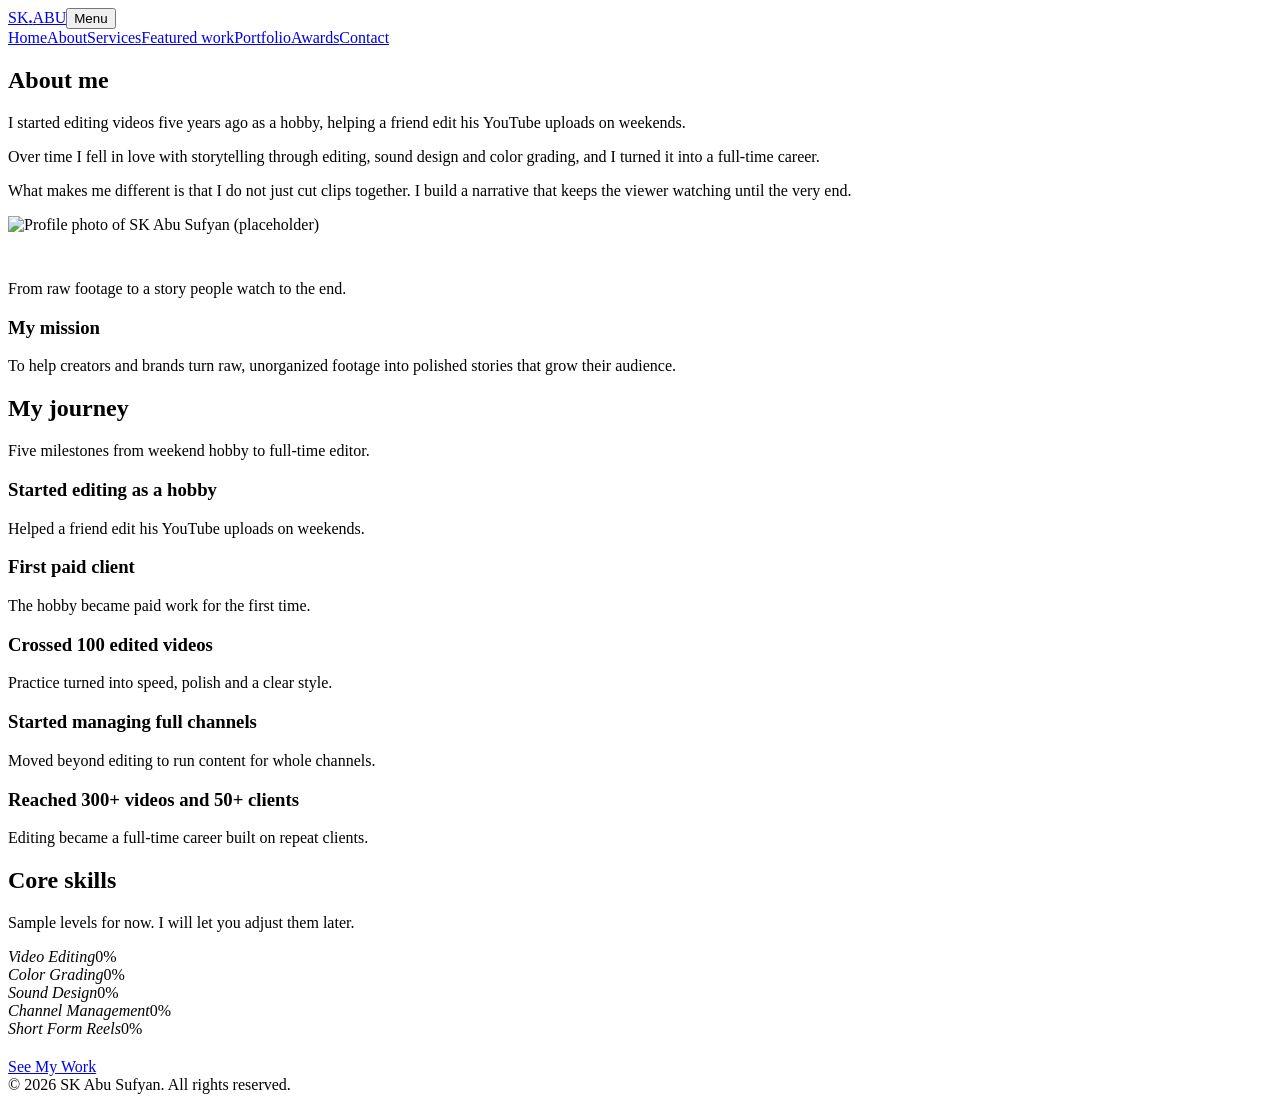
==== about.html @ b1911829 "Add files via upload" ====
<!DOCTYPE html>
<html lang="en"><!DOCTYPE html>
<html lang="en"><head><meta charset="utf-8"/><meta content="width=device-width,initial-scale=1" name="viewport"/><link href="https://fonts.googleapis.com" rel="preconnect"/><link crossorigin="" href="https://fonts.gstatic.com" rel="preconnect"/><link href="https://fonts.googleapis.com/css2?family=Inter:wght@400;500&amp;family=Outfit:wght@500;600;800&amp;display=swap" rel="stylesheet"/><link href="css/style.css" rel="stylesheet"/><title>About | SK Abu Sufyan</title><script src="data/content.js"></script></head><body><div class="glow"><i></i><i></i><i></i></div>
<header><a class="logo" href="index.html">SK<b>.</b>ABU</a><button aria-label="Menu" class="burger">Menu</button><nav><a href="index.html">Home</a><a class="on" href="about.html">About</a><a href="services.html">Services</a><a href="index.html#work">Featured work</a><a class="PORT" href="portfolio.html">Portfolio</a><a href="awards.html">Awards</a><a href="contact.html">Contact</a></nav></header>
<main><section class="abt"><div><h1 data-t="about.s1.1">About me</h1>
<p data-t="about.s1.2">I started editing videos five years ago as a hobby, helping a friend edit his YouTube uploads on weekends.</p>
<p data-t="about.s1.3">Over time I fell in love with storytelling through editing, sound design and color grading, and I turned it into a full-time career.</p>
<p data-t="about.s1.4">What makes me different is that I do not just cut clips together. I build a narrative that keeps the viewer watching until the very end.</p></div>
<div class="photo"><img alt="Profile photo of SK Abu Sufyan (placeholder)" data-img="profile" src="assets/profile-placeholder.svg"/></div></section>
<section style="padding-top:30px"><p class="quote rv" data-t="about.s2.1">From raw footage to a story people watch to the end.</p>
<div class="mission rv"><h3 data-t="about.s2.2">My mission</h3><p data-t="about.s2.3">To help creators and brands turn raw, unorganized footage into polished stories that grow their audience.</p></div></section>
<section><h2 class="rv c" data-t="about.s3.1">My journey</h2><p class="sub rv c" data-t="about.s3.2" style="margin-inline:auto">Five milestones from weekend hobby to full-time editor.</p><div class="tl"><div class="tli rv"><h3 data-t="about.s3.3">Started editing as a hobby</h3><p data-t="about.s3.4">Helped a friend edit his YouTube uploads on weekends.</p></div><div class="tli rv"><h3 data-t="about.s3.5">First paid client</h3><p data-t="about.s3.6">The hobby became paid work for the first time.</p></div><div class="tli rv"><h3 data-t="about.s3.7">Crossed 100 edited videos</h3><p data-t="about.s3.8">Practice turned into speed, polish and a clear style.</p></div><div class="tli rv"><h3 data-t="about.s3.9">Started managing full channels</h3><p data-t="about.s3.10">Moved beyond editing to run content for whole channels.</p></div><div class="tli rv"><h3 data-t="about.s3.11">Reached 300+ videos and 50+ clients</h3><p data-t="about.s3.12">Editing became a full-time career built on repeat clients.</p></div></div></section>
<section><h2 class="rv c" data-t="about.s4.1">Core skills</h2><p class="sub rv c" data-t="about.s4.2" style="margin-inline:auto">Sample levels for now. I will let you adjust them later.</p><div class="skills"><div class="skill rv"><div class="sk-top"><em data-t="about.s4.3">Video Editing</em><span data-n="about.s4.n4" data-suf="%" data-to="95">0%</span></div><div class="bar" style="--w:95%"><i></i></div></div><div class="skill rv"><div class="sk-top"><em data-t="about.s4.5">Color Grading</em><span data-n="about.s4.n6" data-suf="%" data-to="90">0%</span></div><div class="bar" style="--w:90%"><i></i></div></div><div class="skill rv"><div class="sk-top"><em data-t="about.s4.7">Sound Design</em><span data-n="about.s4.n8" data-suf="%" data-to="88">0%</span></div><div class="bar" style="--w:88%"><i></i></div></div><div class="skill rv"><div class="sk-top"><em data-t="about.s4.9">Channel Management</em><span data-n="about.s4.n10" data-suf="%" data-to="85">0%</span></div><div class="bar" style="--w:85%"><i></i></div></div><div class="skill rv"><div class="sk-top"><em data-t="about.s4.11">Short Form Reels</em><span data-n="about.s4.n12" data-suf="%" data-to="92">0%</span></div><div class="bar" style="--w:92%"><i></i></div></div></div></section>
<section class="c" style="padding-top:20px"><div class="rv"><a class="btn" data-t="about.s5.1" href="portfolio.html">See My Work</a></div></section></main>
<footer data-t="site.footer">© 2026 SK Abu Sufyan. All rights reserved.</footer>
<script src="js/main.js"></script></body></html></html>
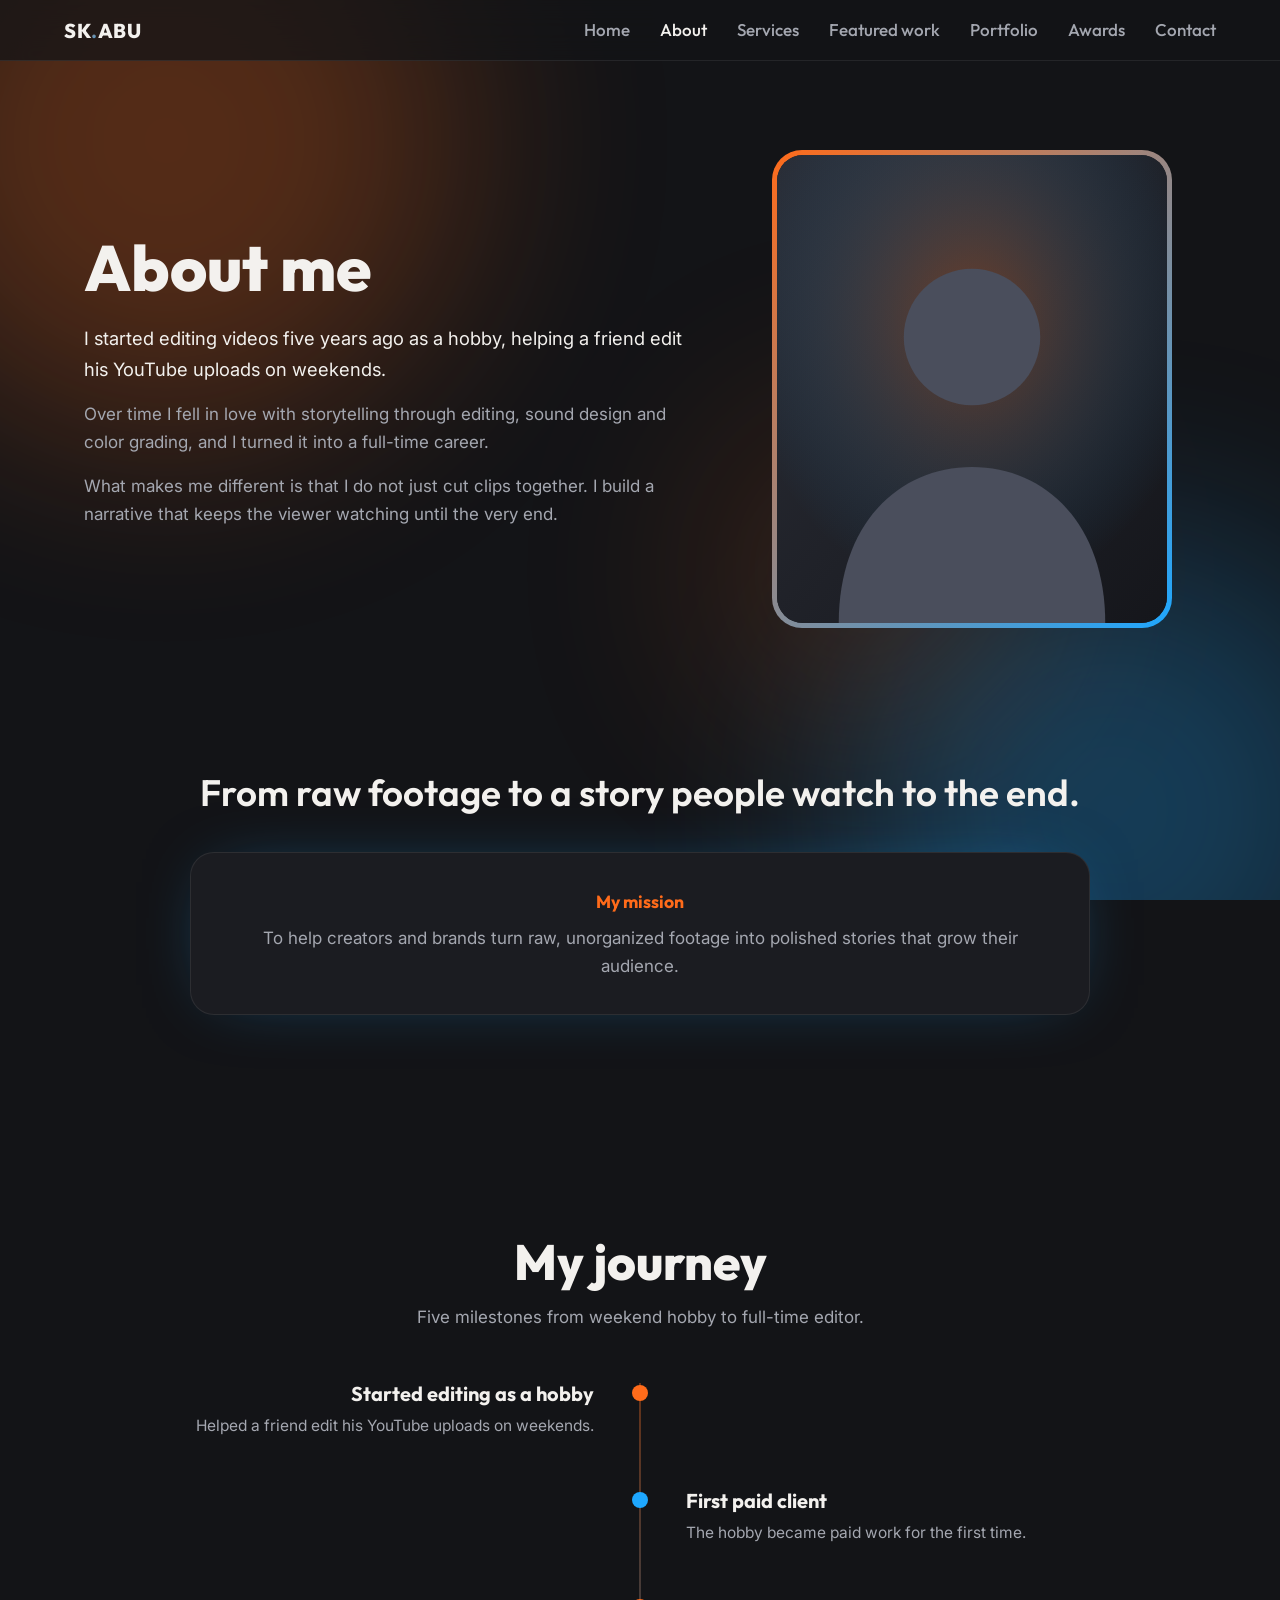
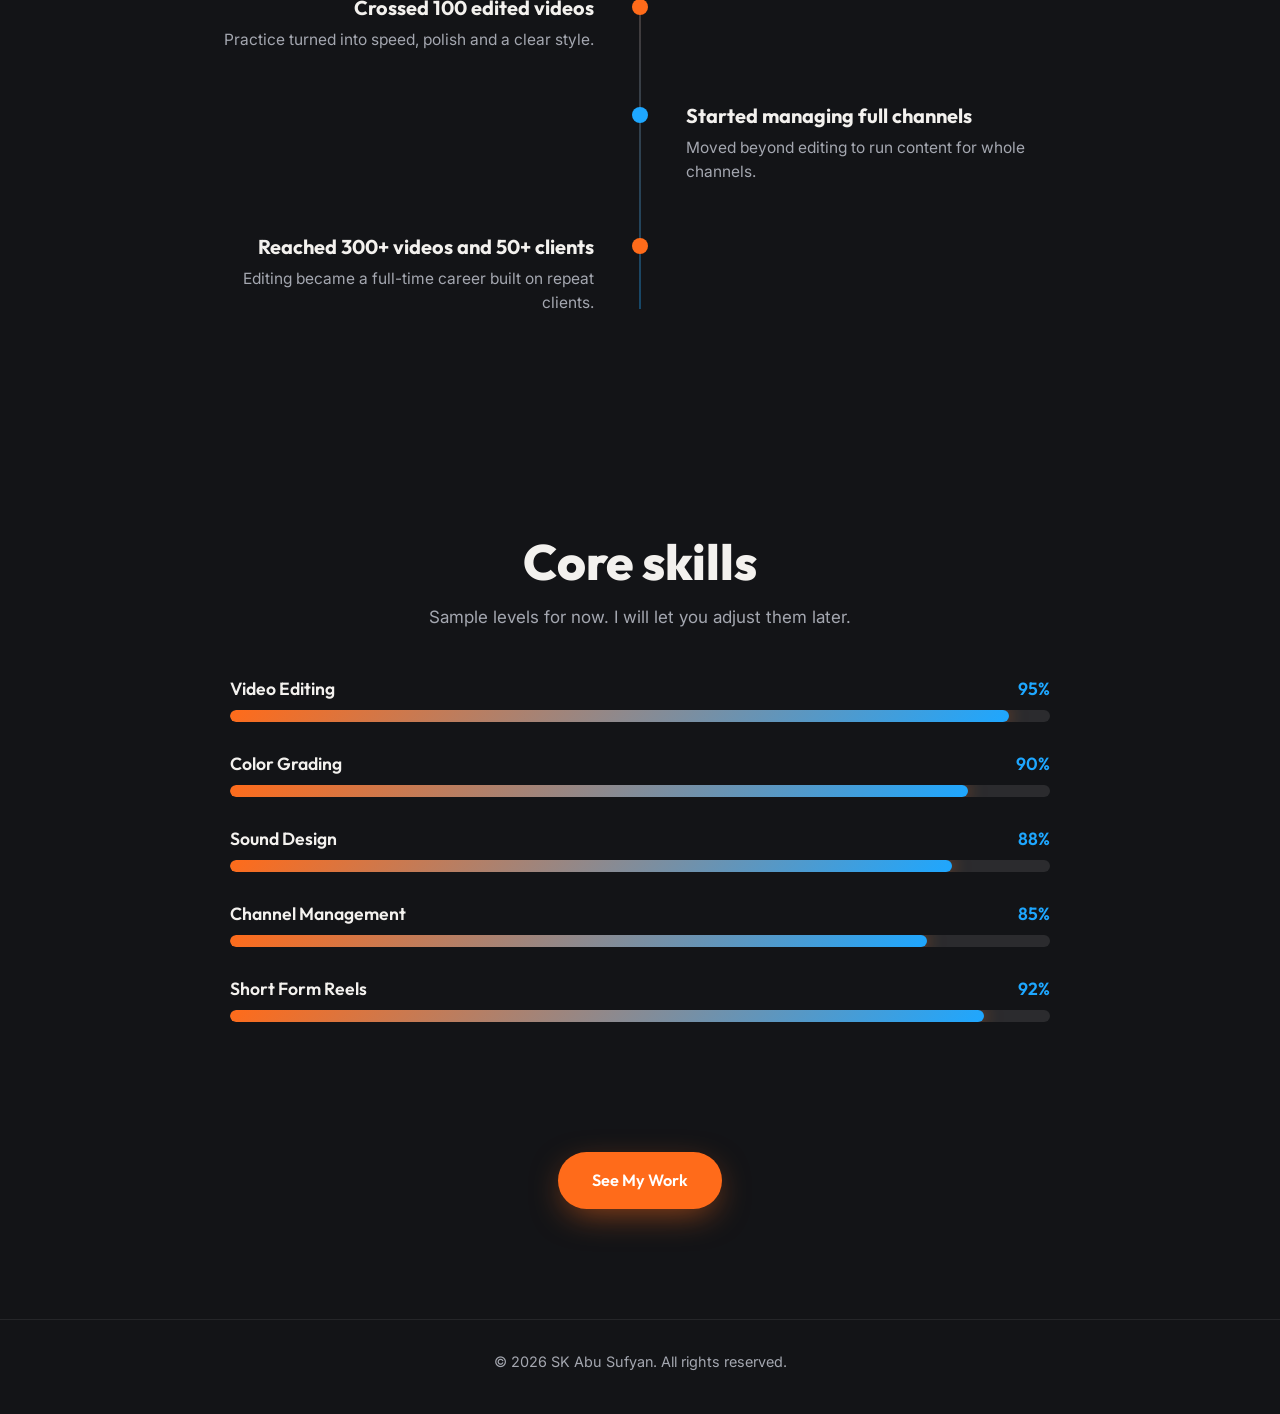
==== commit fe75816d: "Update about.html" ====
--- a/about.html
+++ b/about.html
@@ -1,16 +1,16 @@
 <!DOCTYPE html>
 <html lang="en"><!DOCTYPE html>
-<html lang="en"><head><meta charset="utf-8"/><meta content="width=device-width,initial-scale=1" name="viewport"/><link href="https://fonts.googleapis.com" rel="preconnect"/><link crossorigin="" href="https://fonts.gstatic.com" rel="preconnect"/><link href="https://fonts.googleapis.com/css2?family=Inter:wght@400;500&amp;family=Outfit:wght@500;600;800&amp;display=swap" rel="stylesheet"/><link href="css/style.css" rel="stylesheet"/><title>About | SK Abu Sufyan</title><script src="data/content.js"></script></head><body><div class="glow"><i></i><i></i><i></i></div>
+<html lang="en"><head><meta charset="utf-8"/><meta content="width=device-width,initial-scale=1" name="viewport"/><link href="https://fonts.googleapis.com" rel="preconnect"/><link crossorigin="" href="https://fonts.gstatic.com" rel="preconnect"/><link href="https://fonts.googleapis.com/css2?family=Inter:wght@400;500&amp;family=Outfit:wght@500;600;800&amp;display=swap" rel="stylesheet"/><link href="style.css" rel="stylesheet"/><title>About | SK Abu Sufyan</title><script src="content.js"></script></head><body><div class="glow"><i></i><i></i><i></i></div>
 <header><a class="logo" href="index.html">SK<b>.</b>ABU</a><button aria-label="Menu" class="burger">Menu</button><nav><a href="index.html">Home</a><a class="on" href="about.html">About</a><a href="services.html">Services</a><a href="index.html#work">Featured work</a><a class="PORT" href="portfolio.html">Portfolio</a><a href="awards.html">Awards</a><a href="contact.html">Contact</a></nav></header>
 <main><section class="abt"><div><h1 data-t="about.s1.1">About me</h1>
 <p data-t="about.s1.2">I started editing videos five years ago as a hobby, helping a friend edit his YouTube uploads on weekends.</p>
 <p data-t="about.s1.3">Over time I fell in love with storytelling through editing, sound design and color grading, and I turned it into a full-time career.</p>
 <p data-t="about.s1.4">What makes me different is that I do not just cut clips together. I build a narrative that keeps the viewer watching until the very end.</p></div>
-<div class="photo"><img alt="Profile photo of SK Abu Sufyan (placeholder)" data-img="profile" src="assets/profile-placeholder.svg"/></div></section>
+<div class="photo"><img alt="Profile photo of SK Abu Sufyan (placeholder)" data-img="profile" src="profile-placeholder.svg"/></div></section>
 <section style="padding-top:30px"><p class="quote rv" data-t="about.s2.1">From raw footage to a story people watch to the end.</p>
 <div class="mission rv"><h3 data-t="about.s2.2">My mission</h3><p data-t="about.s2.3">To help creators and brands turn raw, unorganized footage into polished stories that grow their audience.</p></div></section>
 <section><h2 class="rv c" data-t="about.s3.1">My journey</h2><p class="sub rv c" data-t="about.s3.2" style="margin-inline:auto">Five milestones from weekend hobby to full-time editor.</p><div class="tl"><div class="tli rv"><h3 data-t="about.s3.3">Started editing as a hobby</h3><p data-t="about.s3.4">Helped a friend edit his YouTube uploads on weekends.</p></div><div class="tli rv"><h3 data-t="about.s3.5">First paid client</h3><p data-t="about.s3.6">The hobby became paid work for the first time.</p></div><div class="tli rv"><h3 data-t="about.s3.7">Crossed 100 edited videos</h3><p data-t="about.s3.8">Practice turned into speed, polish and a clear style.</p></div><div class="tli rv"><h3 data-t="about.s3.9">Started managing full channels</h3><p data-t="about.s3.10">Moved beyond editing to run content for whole channels.</p></div><div class="tli rv"><h3 data-t="about.s3.11">Reached 300+ videos and 50+ clients</h3><p data-t="about.s3.12">Editing became a full-time career built on repeat clients.</p></div></div></section>
 <section><h2 class="rv c" data-t="about.s4.1">Core skills</h2><p class="sub rv c" data-t="about.s4.2" style="margin-inline:auto">Sample levels for now. I will let you adjust them later.</p><div class="skills"><div class="skill rv"><div class="sk-top"><em data-t="about.s4.3">Video Editing</em><span data-n="about.s4.n4" data-suf="%" data-to="95">0%</span></div><div class="bar" style="--w:95%"><i></i></div></div><div class="skill rv"><div class="sk-top"><em data-t="about.s4.5">Color Grading</em><span data-n="about.s4.n6" data-suf="%" data-to="90">0%</span></div><div class="bar" style="--w:90%"><i></i></div></div><div class="skill rv"><div class="sk-top"><em data-t="about.s4.7">Sound Design</em><span data-n="about.s4.n8" data-suf="%" data-to="88">0%</span></div><div class="bar" style="--w:88%"><i></i></div></div><div class="skill rv"><div class="sk-top"><em data-t="about.s4.9">Channel Management</em><span data-n="about.s4.n10" data-suf="%" data-to="85">0%</span></div><div class="bar" style="--w:85%"><i></i></div></div><div class="skill rv"><div class="sk-top"><em data-t="about.s4.11">Short Form Reels</em><span data-n="about.s4.n12" data-suf="%" data-to="92">0%</span></div><div class="bar" style="--w:92%"><i></i></div></div></div></section>
 <section class="c" style="padding-top:20px"><div class="rv"><a class="btn" data-t="about.s5.1" href="portfolio.html">See My Work</a></div></section></main>
 <footer data-t="site.footer">© 2026 SK Abu Sufyan. All rights reserved.</footer>
-<script src="js/main.js"></script></body></html></html>+<script src="main.js"></script></body></html></html>
--- a/style.css
+++ b/style.css
@@ -0,0 +1,189 @@
+:root{--bg:#131417;--card:#1b1c21;--ink:#f3f1ee;--mute:#a4a7b0;--or:#ff6b1a;--bl:#1ea7ff;--line:rgba(255,255,255,.08);--grad:linear-gradient(135deg,var(--or),var(--bl));--orgb:255,107,26;--blrgb:30,167,255;--bgrgb:19,20,23}
+*{box-sizing:border-box;margin:0;padding:0}html{scroll-behavior:smooth}
+body{background:var(--bg);color:var(--ink);font:400 17px/1.65 'Inter',system-ui,sans-serif;overflow-x:hidden}
+h1,h2,h3,.btn,nav a{font-family:'Outfit',sans-serif}
+a{color:inherit;text-decoration:none}:focus-visible{outline:2px solid var(--bl);outline-offset:3px}
+.glow{position:fixed;inset:0;z-index:-1;overflow:hidden;pointer-events:none}
+.glow i{position:absolute;border-radius:50%;filter:blur(110px);opacity:.28;animation:drift 26s ease-in-out infinite alternate,pulse 9s ease-in-out infinite}
+.glow i:nth-child(1){width:46vw;height:46vw;background:var(--or);top:-12vw;left:-10vw}
+.glow i:nth-child(2){width:42vw;height:42vw;background:var(--bl);bottom:-14vw;right:-8vw;animation-duration:32s,11s}
+.glow i:nth-child(3){width:26vw;height:26vw;background:var(--or);top:45%;left:55%;animation-duration:38s,13s;opacity:.16}
+@keyframes drift{to{transform:translate(9vw,7vw) scale(1.15)}}
+@keyframes pulse{50%{opacity:.14}}
+header{position:fixed;top:0;left:0;right:0;z-index:20;display:flex;justify-content:space-between;align-items:center;padding:16px 5vw;background:rgba(var(--bgrgb),.72);backdrop-filter:blur(14px);border-bottom:1px solid var(--line)}
+.logo{font:800 1.25rem 'Outfit';letter-spacing:.5px}.logo b{background:var(--grad);-webkit-background-clip:text;background-clip:text;color:transparent}
+nav{display:flex;gap:30px}nav a{font-weight:500;color:var(--mute);transition:color .3s}nav a:hover,nav a.on{color:var(--ink)}
+.burger{display:none;background:none;border:1px solid var(--line);color:var(--ink);padding:6px 12px;border-radius:8px;font-size:1rem}
+section{padding:110px 5vw;max-width:1240px;margin:auto}
+h2{font-weight:800;font-size:clamp(2rem,4.2vw,3.1rem);line-height:1.1;margin-bottom:14px}
+.sub{color:var(--mute);max-width:560px;margin-bottom:46px}
+.hero{min-height:100vh;display:grid;grid-template-columns:1.1fr .9fr;gap:60px;align-items:center;padding-top:130px}
+.hero h1{font-weight:800;font-size:clamp(2.8rem,6.4vw,5.2rem);line-height:1.02;letter-spacing:-1.5px}
+.role{font:600 1.25rem 'Outfit';margin:22px 0 6px}.tag{color:var(--or);font:500 1.1rem 'Outfit';margin-bottom:20px}
+.hero p.about{color:var(--mute);max-width:520px;margin-bottom:34px}
+.btn{display:inline-block;padding:15px 34px;border-radius:50px;font-weight:600;font-size:1.02rem;background:var(--or);color:var(--on,#fff);border:0;cursor:pointer;box-shadow:0 10px 34px -8px rgba(var(--orgb),.6);transition:transform .35s,box-shadow .35s,background .35s}
+.btn:hover{transform:translateY(-3px);filter:brightness(1.12);box-shadow:0 16px 40px -8px rgba(var(--orgb),.75)}
+.photo{justify-self:center;width:min(100%,400px);padding:5px;border-radius:30px;background:var(--grad);animation:halo 6s ease-in-out infinite}
+@keyframes halo{0%,100%{box-shadow:0 0 40px -6px rgba(var(--orgb),.45),0 0 70px -10px rgba(var(--blrgb),.35)}50%{box-shadow:0 0 70px -4px rgba(var(--orgb),.6),0 0 100px -6px rgba(var(--blrgb),.5)}}
+.photo img{display:block;width:100%;aspect-ratio:5/6;object-fit:cover;border-radius:26px;background:var(--card);animation:wipe 1.7s .3s cubic-bezier(.65,0,.25,1) both}
+@keyframes wipe{from{clip-path:inset(0 100% 0 0);opacity:.2}to{clip-path:inset(0 0 0 0);opacity:1}}
+.stats{display:grid;grid-template-columns:repeat(5,1fr);gap:18px}
+.stat{background:var(--card);border:1px solid var(--line);border-radius:20px;padding:30px 18px;text-align:center}
+.stat strong{display:block;font:800 clamp(2.2rem,4vw,3.1rem)/1 'Outfit';background:var(--grad);-webkit-background-clip:text;background-clip:text;color:transparent;margin-bottom:10px}
+.stat span{color:var(--mute);font-size:.95rem;display:block}
+.cards{display:grid;grid-template-columns:repeat(4,1fr);gap:20px}
+.card{background:var(--card);border:1px solid var(--line);border-radius:22px;padding:30px 26px;transition:transform .4s,border-color .4s}
+.card:hover{transform:translateY(-6px);border-color:rgba(var(--orgb),.5)}
+.card svg{width:40px;height:40px;stroke:var(--or);fill:none;stroke-width:1.7;stroke-linecap:round;stroke-linejoin:round;margin-bottom:18px}
+.card:nth-child(even) svg{stroke:var(--bl)}
+.card h3{font-size:1.2rem;margin-bottom:8px}.card p{color:var(--mute);font-size:.97rem;line-height:1.55}
+.grid{display:grid;grid-template-columns:repeat(3,1fr);gap:22px;margin-bottom:46px}
+.thumb{position:relative;border-radius:20px;overflow:hidden;aspect-ratio:4/3;background:var(--card);border:1px solid var(--line)}
+.thumb .ph{position:absolute;inset:0;transition:transform .7s cubic-bezier(.2,.7,.2,1)}
+.thumb:hover .ph{transform:scale(1.1)}
+.thumb .cap{position:absolute;left:0;right:0;bottom:0;padding:50px 22px 20px;background:linear-gradient(transparent,rgba(10,10,12,.9))}
+.thumb h3{font-size:1.1rem}.thumb small{color:var(--mute)}
+.c{text-align:center}.c .sub{margin-inline:auto}
+.slider{display:grid;max-width:760px;margin:0 auto}
+.slide{grid-area:1/1;background:var(--card);border:1px solid var(--line);border-radius:24px;padding:42px 44px;opacity:0;transform:translateX(40px);transition:opacity .8s,transform .8s;pointer-events:none}
+.slide.active{opacity:1;transform:none;pointer-events:auto}
+.slide q{display:block;font:500 1.3rem/1.5 'Outfit';quotes:none;margin-bottom:22px}
+.slide b{display:block;color:var(--or);font-family:'Outfit'}.slide span{color:var(--mute);font-size:.93rem}
+.dots{display:flex;justify-content:center;gap:10px;margin-top:26px}
+.dots button{width:11px;height:11px;border-radius:50%;border:0;background:rgba(255,255,255,.18);cursor:pointer;transition:.4s}
+.dots button.active{background:var(--bl);width:30px;border-radius:8px}
+.marq{overflow:hidden;mask-image:linear-gradient(90deg,transparent,#000 12%,#000 88%,transparent);-webkit-mask-image:linear-gradient(90deg,transparent,#000 12%,#000 88%,transparent)}
+.track{display:flex;width:max-content;animation:loop 34s linear infinite}.marq:hover .track{animation-play-state:paused}
+@keyframes loop{to{transform:translateX(-50%)}}
+.soc{display:flex;align-items:center;gap:14px;margin:0 22px;padding:14px 26px;border:1px solid var(--line);border-radius:50px;background:var(--card);font:500 1rem 'Outfit';transition:border-color .3s}
+.soc:hover{border-color:var(--bl)}.soc img{width:24px;height:24px;filter:brightness(0) invert(1);opacity:.85}
+footer{text-align:center;color:var(--mute);font-size:.9rem;padding:30px 5vw 40px;border-top:1px solid var(--line)}
+.rv{opacity:0;transform:translateY(34px);transition:opacity .9s ease,transform .9s cubic-bezier(.2,.7,.2,1);transition-delay:var(--d,0s)}.rv.in{opacity:1;transform:none}
+.soon{min-height:100vh;display:grid;place-content:center;text-align:center;padding:120px 6vw}.soon p{color:var(--mute);margin:10px 0 30px}
+@media(max-width:980px){.cards{grid-template-columns:repeat(2,1fr)}.stats{grid-template-columns:repeat(3,1fr)}.grid{grid-template-columns:repeat(2,1fr)}}
+@media(max-width:720px){.hero{grid-template-columns:1fr;gap:40px;padding-top:110px;text-align:center}.hero p.about{margin-inline:auto}.photo{order:-1;width:min(78%,320px)}
+section{padding:80px 6vw}.cards,.grid{grid-template-columns:1fr}.stats{grid-template-columns:repeat(2,1fr)}.slide{padding:30px 24px}
+.burger{display:block}nav{display:none;position:absolute;top:100%;left:0;right:0;flex-direction:column;gap:0;background:rgba(var(--bgrgb),.97);padding:10px 6vw 18px}nav.open{display:flex}nav a{padding:12px 0}}
+@media(prefers-reduced-motion:reduce){*{animation:none!important;transition:none!important}.rv{opacity:1;transform:none}}
+.phead{padding-top:150px;padding-bottom:30px;text-align:center}.phead .sub{margin:0 auto 34px}
+.tabs{position:relative;display:inline-flex;flex-wrap:wrap;justify-content:center;gap:4px;padding:6px;border-radius:50px;background:var(--card);border:1px solid var(--line)}
+.tabs button{position:relative;z-index:1;background:none;border:0;color:var(--mute);font:600 .98rem 'Outfit';padding:11px 24px;border-radius:40px;cursor:pointer;transition:color .4s}
+.tabs button.on{color:var(--on,#fff)}
+.pill{position:absolute;z-index:0;top:6px;bottom:6px;left:0;width:0;border-radius:40px;background:var(--grad);box-shadow:0 8px 28px -8px rgba(var(--orgb),.6);transition:left .5s cubic-bezier(.3,.8,.2,1),width .5s cubic-bezier(.3,.8,.2,1)}
+.pgrid{display:grid;grid-template-columns:repeat(3,1fr);gap:24px;padding-top:30px}
+.pcard{cursor:pointer;outline-offset:4px;border-radius:22px;transition:opacity .35s,transform .35s,filter .35s}
+.pcard.out{opacity:0!important;transform:scale(.95)!important;filter:blur(8px)}.pcard[hidden]{display:none}
+.pc{background:var(--card);border:1px solid var(--line);border-radius:22px;overflow:hidden;transition:transform .45s,box-shadow .45s,border-color .45s}
+.pcard:hover .pc,.pcard:focus-visible .pc{transform:translateY(-8px);border-color:rgba(var(--orgb),.5);box-shadow:0 22px 50px -18px rgba(var(--orgb),.45),0 0 60px -20px rgba(var(--blrgb),.5)}
+.pt{position:relative;aspect-ratio:16/10;overflow:hidden}
+.pt .ph{position:absolute;inset:0;display:grid;place-items:center;transition:transform .7s cubic-bezier(.2,.7,.2,1)}
+.pcard:hover .ph{transform:scale(1.07)}
+.ph svg{width:54px;height:54px;stroke:rgba(255,255,255,.85);fill:none;stroke-width:1.5;stroke-linecap:round;stroke-linejoin:round}
+.pb{padding:20px 22px 24px}.pb h3{font-size:1.15rem;margin-bottom:6px}.pb p{color:var(--mute);font-size:.95rem;line-height:1.5}
+.tg{display:inline-block;font-size:.82rem;color:var(--bl);margin-bottom:8px}
+.lb{position:fixed;inset:0;z-index:50;display:grid;place-items:center;padding:5vw;background:rgba(10,10,12,.8);backdrop-filter:blur(14px);opacity:0;visibility:hidden;transition:opacity .45s,visibility .45s}
+.lb.open{opacity:1;visibility:visible}
+.lbx{position:relative;width:min(100%,860px);max-height:90vh;overflow:auto;background:var(--card);border:1px solid var(--line);border-radius:24px;transform:translateY(24px) scale(.97);transition:transform .5s cubic-bezier(.2,.7,.2,1);box-shadow:0 0 90px -20px rgba(var(--orgb),.4)}
+.lb.open .lbx{transform:none}.lbx .pt{aspect-ratio:16/9}.lbx .pb{padding:26px 30px 32px}.lbx h3{font-size:1.5rem}.lbx p{font-size:1.02rem}
+.lbc{position:absolute;top:14px;right:14px;z-index:2;width:42px;height:42px;border-radius:50%;border:1px solid var(--line);background:rgba(var(--bgrgb),.75);color:var(--ink);font-size:1.4rem;cursor:pointer;transition:background .3s}.lbc:hover{background:var(--or)}
+@media(max-width:980px){.pgrid{grid-template-columns:repeat(2,1fr)}}
+@media(max-width:720px){.pgrid{grid-template-columns:1fr}.tabs{border-radius:24px}.tabs button{padding:10px 16px}.phead{padding-top:120px}}
+.abt{display:grid;grid-template-columns:1.15fr .85fr;gap:60px;align-items:center;padding-top:150px}
+.abt h1{font-weight:800;font-size:clamp(2.4rem,5.5vw,4rem);line-height:1.05;margin-bottom:22px}
+.abt p{color:var(--mute);margin-bottom:16px;max-width:600px}.abt p:first-of-type{color:var(--ink);font-size:1.15rem}
+.quote{margin:0 auto;max-width:900px;text-align:center;font:600 clamp(1.5rem,3.2vw,2.3rem)/1.35 'Outfit'}
+.mission{max-width:900px;margin:34px auto 0;background:var(--card);border:1px solid var(--line);border-radius:24px;padding:34px 38px;text-align:center;box-shadow:0 0 70px -30px rgba(var(--blrgb),.5)}
+.mission h3{color:var(--or);font-size:1.1rem;margin-bottom:8px}.mission p{color:var(--mute)}
+.tl{position:relative;max-width:900px;margin:0 auto}
+.tl:before{content:"";position:absolute;left:50%;top:6px;bottom:6px;width:2px;transform:translateX(-50%);background:linear-gradient(var(--or),var(--bl));opacity:.35}
+.tli{position:relative;width:50%;padding:0 46px 46px 0;text-align:right}
+.tli:nth-child(even){margin-left:50%;padding:0 0 46px 46px;text-align:left}
+.tli:last-child{padding-bottom:0}
+.tli:before{content:"";position:absolute;top:8px;right:-8px;width:16px;height:16px;border-radius:50%;background:var(--or);animation:dot 4s ease-in-out infinite}
+.tli:nth-child(even):before{right:auto;left:-8px;background:var(--bl)}
+@keyframes dot{0%,100%{box-shadow:0 0 0 0 rgba(var(--orgb),.5),0 0 14px rgba(var(--orgb),.6)}50%{box-shadow:0 0 0 9px rgba(var(--orgb),0),0 0 26px rgba(var(--orgb),.9)}}
+.tli:nth-child(even):before{animation-name:dotb}
+@keyframes dotb{0%,100%{box-shadow:0 0 14px rgba(var(--blrgb),.6)}50%{box-shadow:0 0 28px rgba(var(--blrgb),.95)}}
+.tli h3{font-size:1.25rem;margin-bottom:4px}.tli p{color:var(--mute);font-size:.97rem;line-height:1.55}
+.tli.rv{transform:translateX(-34px)}.tli:nth-child(even).rv{transform:translateX(34px)}.tli.rv.in{transform:none}
+.skills{max-width:820px;margin:0 auto;display:grid;gap:30px}
+.sk-top{display:flex;justify-content:space-between;font:600 1.1rem 'Outfit';margin-bottom:10px}.sk-top span{color:var(--bl)}
+.bar{height:12px;border-radius:12px;background:rgba(255,255,255,.1);overflow:hidden}
+.bar i{display:block;height:100%;width:0;border-radius:12px;background:var(--grad);box-shadow:0 0 18px rgba(var(--orgb),.5);transition:width 1.8s cubic-bezier(.2,.7,.2,1) .2s}
+.in .bar i{width:var(--w)}
+@media(max-width:720px){.abt{grid-template-columns:1fr;gap:40px;padding-top:120px}.abt .photo{order:-1;width:min(78%,320px)}.mission{padding:26px 22px}
+.tl:before{left:8px}.tli,.tli:nth-child(even){width:100%;margin-left:0;padding:0 0 38px 40px;text-align:left}.tli:before,.tli:nth-child(even):before{left:0;right:auto}
+.tli.rv,.tli:nth-child(even).rv{transform:translateY(30px)}.tli.rv.in{transform:none}}
+.sv{display:grid;grid-template-columns:repeat(2,1fr);gap:26px}
+.svc{border-radius:26px;outline-offset:4px}
+.svi{height:100%;display:flex;flex-direction:column;background:var(--card);border:1px solid var(--line);border-radius:26px;padding:38px 36px;transition:transform .45s,box-shadow .45s,border-color .45s}
+.svc:hover .svi{transform:translateY(-8px);border-color:rgba(var(--orgb),.5);box-shadow:0 24px 54px -20px rgba(var(--orgb),.45),0 0 70px -24px rgba(var(--blrgb),.55)}
+.svi .ic{width:64px;height:64px;border-radius:18px;display:grid;place-items:center;margin-bottom:24px;background:linear-gradient(135deg,rgba(var(--orgb),.2),rgba(var(--blrgb),.2));border:1px solid var(--line)}
+.svi .ic svg{width:32px;height:32px;stroke:var(--ink);fill:none;stroke-width:1.7;stroke-linecap:round;stroke-linejoin:round}
+.svi h3{font-size:1.55rem;margin-bottom:10px}.svi p{color:var(--mute);margin-bottom:28px;flex:1}
+.price{display:flex;align-items:baseline;gap:10px;flex-wrap:wrap;padding-top:22px;border-top:1px solid var(--line)}
+.price small{color:var(--mute);font-size:.95rem}
+.price strong{font:800 2.5rem/1 'Outfit';background:var(--grad);-webkit-background-clip:text;background-clip:text;color:transparent}
+.price span{color:var(--ink);font-weight:500}
+@media(max-width:720px){.sv{grid-template-columns:1fr}.svi{padding:30px 26px}}
+.aw{max-width:860px;margin:0 auto;display:grid;gap:42px}
+.awc{border-radius:26px}
+.awi{display:grid;grid-template-columns:auto 1fr;gap:30px;align-items:start;background:var(--card);border:1px solid var(--line);border-radius:26px;padding:38px 40px;transition:transform .45s,box-shadow .45s,border-color .45s}
+.awc:hover .awi{transform:translateY(-6px);border-color:rgba(var(--orgb),.5);box-shadow:0 24px 54px -22px rgba(var(--orgb),.45),0 0 70px -26px rgba(var(--blrgb),.55)}
+.awi .ic{width:74px;height:74px;border-radius:22px;display:grid;place-items:center;background:linear-gradient(135deg,rgba(var(--orgb),.22),rgba(var(--blrgb),.22));border:1px solid var(--line);box-shadow:0 0 36px -8px rgba(var(--orgb),.5)}
+.awi .ic svg{width:36px;height:36px;stroke:var(--ink);fill:none;stroke-width:1.6;stroke-linecap:round;stroke-linejoin:round}
+.yr{display:inline-block;padding:4px 16px;border-radius:30px;font:600 .9rem 'Outfit';background:var(--grad);color:var(--on,#fff);margin-bottom:12px}.yr.soon2{background:rgba(255,255,255,.1);color:var(--mute)}
+.awi h3{font-size:1.5rem;margin-bottom:6px}.by{color:var(--bl);font-weight:500;margin-bottom:10px}.awi p{color:var(--mute)}
+@media(max-width:720px){.awi{grid-template-columns:1fr;gap:20px;padding:28px 24px}}
+.ct{display:grid;grid-template-columns:.8fr 1.2fr;gap:36px;align-items:start}
+.cbox{background:var(--card);border:1px solid var(--line);border-radius:26px;padding:36px 34px}
+.cbox h3{font-size:1.3rem;margin-bottom:22px}
+.crow{margin-bottom:22px}.crow small{display:block;color:var(--mute);font-size:.88rem;margin-bottom:2px}
+.crow a,.crow b{font:600 1.1rem 'Outfit';word-break:break-all}.crow a{color:var(--ink);transition:color .3s}.crow a:hover{color:var(--or)}
+.crow b{color:var(--ink);font-weight:500;word-break:normal}
+.sis{display:flex;gap:14px;margin-top:6px}
+.si{width:54px;height:54px;border-radius:50%;display:grid;place-items:center;background:#24262c;border:1px solid var(--line);transition:transform .4s,border-color .4s,box-shadow .4s}
+.si:hover{transform:translateY(-4px);border-color:var(--bl);box-shadow:0 12px 30px -10px rgba(var(--blrgb),.7)}
+.si img{width:24px;height:24px;filter:brightness(0) invert(1)}
+.invite{font:600 1.25rem/1.4 'Outfit';margin-bottom:24px}
+.frm{display:grid;grid-template-columns:1fr 1fr;gap:20px}
+.fld{display:block;transition:transform .3s}.fld.full{grid-column:1/-1}
+.fld span{display:block;font:500 .95rem 'Outfit';color:var(--mute);margin-bottom:8px;transition:color .3s}
+.fld input,.fld select,.fld textarea{width:100%;font:inherit;font-size:1rem;color:var(--ink);background:var(--card);border:1.5px solid var(--line);border-radius:14px;padding:14px 16px;color-scheme:dark;transition:border-color .35s,box-shadow .35s,background .35s}
+.fld textarea{min-height:150px;resize:vertical}
+.fld input::placeholder,.fld textarea::placeholder{color:#686b75}
+.fld:focus-within span{color:var(--bl)}
+.fld input:focus,.fld select:focus,.fld textarea:focus{outline:none;border-color:var(--bl);background:#202228;box-shadow:0 0 0 4px rgba(var(--blrgb),.14),0 0 28px -4px rgba(var(--blrgb),.5)}
+.fld input:focus-visible,.fld select:focus-visible,.fld textarea:focus-visible{outline:none}
+.sub2{grid-column:1/-1;display:flex;align-items:center;gap:20px;flex-wrap:wrap}
+.btn.big{padding:17px 44px;font-size:1.1rem}
+.msg{color:var(--mute);font-size:.95rem}.msg.ok{color:#5fe0a0}.msg.err{color:#ff8a7a}
+@media(max-width:900px){.ct{grid-template-columns:1fr}}
+@media(max-width:560px){.frm{grid-template-columns:1fr}.cbox{padding:28px 22px}}
+.ct{display:grid;grid-template-columns:.8fr 1.2fr;gap:36px;align-items:start}
+.ci{display:grid;gap:18px}
+.cc{display:flex;align-items:center;gap:18px;background:var(--card);border:1px solid var(--line);border-radius:22px;padding:22px 24px;transition:transform .4s,border-color .4s,box-shadow .4s}
+a.cc:hover{transform:translateY(-4px);border-color:rgba(var(--blrgb),.55);box-shadow:0 18px 44px -22px rgba(var(--blrgb),.6)}
+.cc .ic{flex:none;width:52px;height:52px;border-radius:16px;display:grid;place-items:center;background:linear-gradient(135deg,rgba(var(--orgb),.2),rgba(var(--blrgb),.2))}
+.cc .ic svg{width:26px;height:26px;stroke:var(--ink);fill:none;stroke-width:1.7;stroke-linecap:round;stroke-linejoin:round}
+.cc small{display:block;color:var(--mute);font-size:.88rem}.cc b{font:600 1.05rem 'Outfit';word-break:break-all}
+.socs{display:flex;gap:14px}.socs a{width:58px;height:58px;display:grid;place-items:center;background:var(--card);border:1px solid var(--line);border-radius:18px;transition:transform .4s,border-color .4s,box-shadow .4s}
+.socs a:hover{transform:translateY(-4px);border-color:var(--or);box-shadow:0 14px 36px -16px rgba(var(--orgb),.7)}
+.socs img{width:26px;height:26px;filter:brightness(0) invert(1);opacity:.9}
+.fm{background:var(--card);border:1px solid var(--line);border-radius:26px;padding:38px 38px 40px;box-shadow:0 0 80px -40px rgba(var(--orgb),.5)}
+.fm .lead{font:600 1.35rem/1.4 'Outfit';margin-bottom:26px}
+.row{display:grid;grid-template-columns:1fr 1fr;gap:18px}
+.fld{margin-bottom:20px}.fld label{display:block;font-weight:500;font-size:.93rem;color:var(--mute);margin-bottom:8px;transition:color .35s}
+.fld input,.fld select,.fld textarea{width:100%;font:400 1rem 'Inter',sans-serif;color:var(--ink);background:var(--bg);border:1.5px solid rgba(255,255,255,.14);border-radius:14px;padding:14px 16px;outline:0;transition:border-color .35s,box-shadow .35s,background .35s}
+.fld textarea{min-height:140px;resize:vertical}
+.fld select{appearance:none;-webkit-appearance:none;background-image:url("data:image/svg+xml,%3Csvg xmlns='http://www.w3.org/2000/svg' width='14' height='9' fill='none' stroke='%23a4a7b0' stroke-width='2' stroke-linecap='round'%3E%3Cpath d='m1 1 6 6 6-6'/%3E%3C/svg%3E");background-repeat:no-repeat;background-position:right 16px center;padding-right:42px}
+.fld select option{background:var(--card)}
+.fld:hover input,.fld:hover select,.fld:hover textarea{border-color:rgba(255,255,255,.28)}
+.fld input:focus,.fld select:focus,.fld textarea:focus{border-color:var(--bl);background:var(--card);box-shadow:0 0 0 4px rgba(var(--blrgb),.16),0 0 34px -6px rgba(var(--blrgb),.55)}
+.fld:focus-within label{color:var(--bl)}
+.fm .btn{width:100%;font-size:1.1rem;padding:17px}
+.msg{margin-top:16px;color:var(--mute);font-size:.95rem;text-align:center;min-height:1.5em}.msg.ok{color:#6fe0a4}
+@media(max-width:900px){.ct{grid-template-columns:1fr}}
+@media(max-width:720px){.row{grid-template-columns:1fr;gap:0}.fm{padding:28px 22px 30px}}
+.sk-top em{font-style:normal}
+.thumb .ph img,.pt .ph img{width:100%;height:100%;object-fit:cover;display:block}
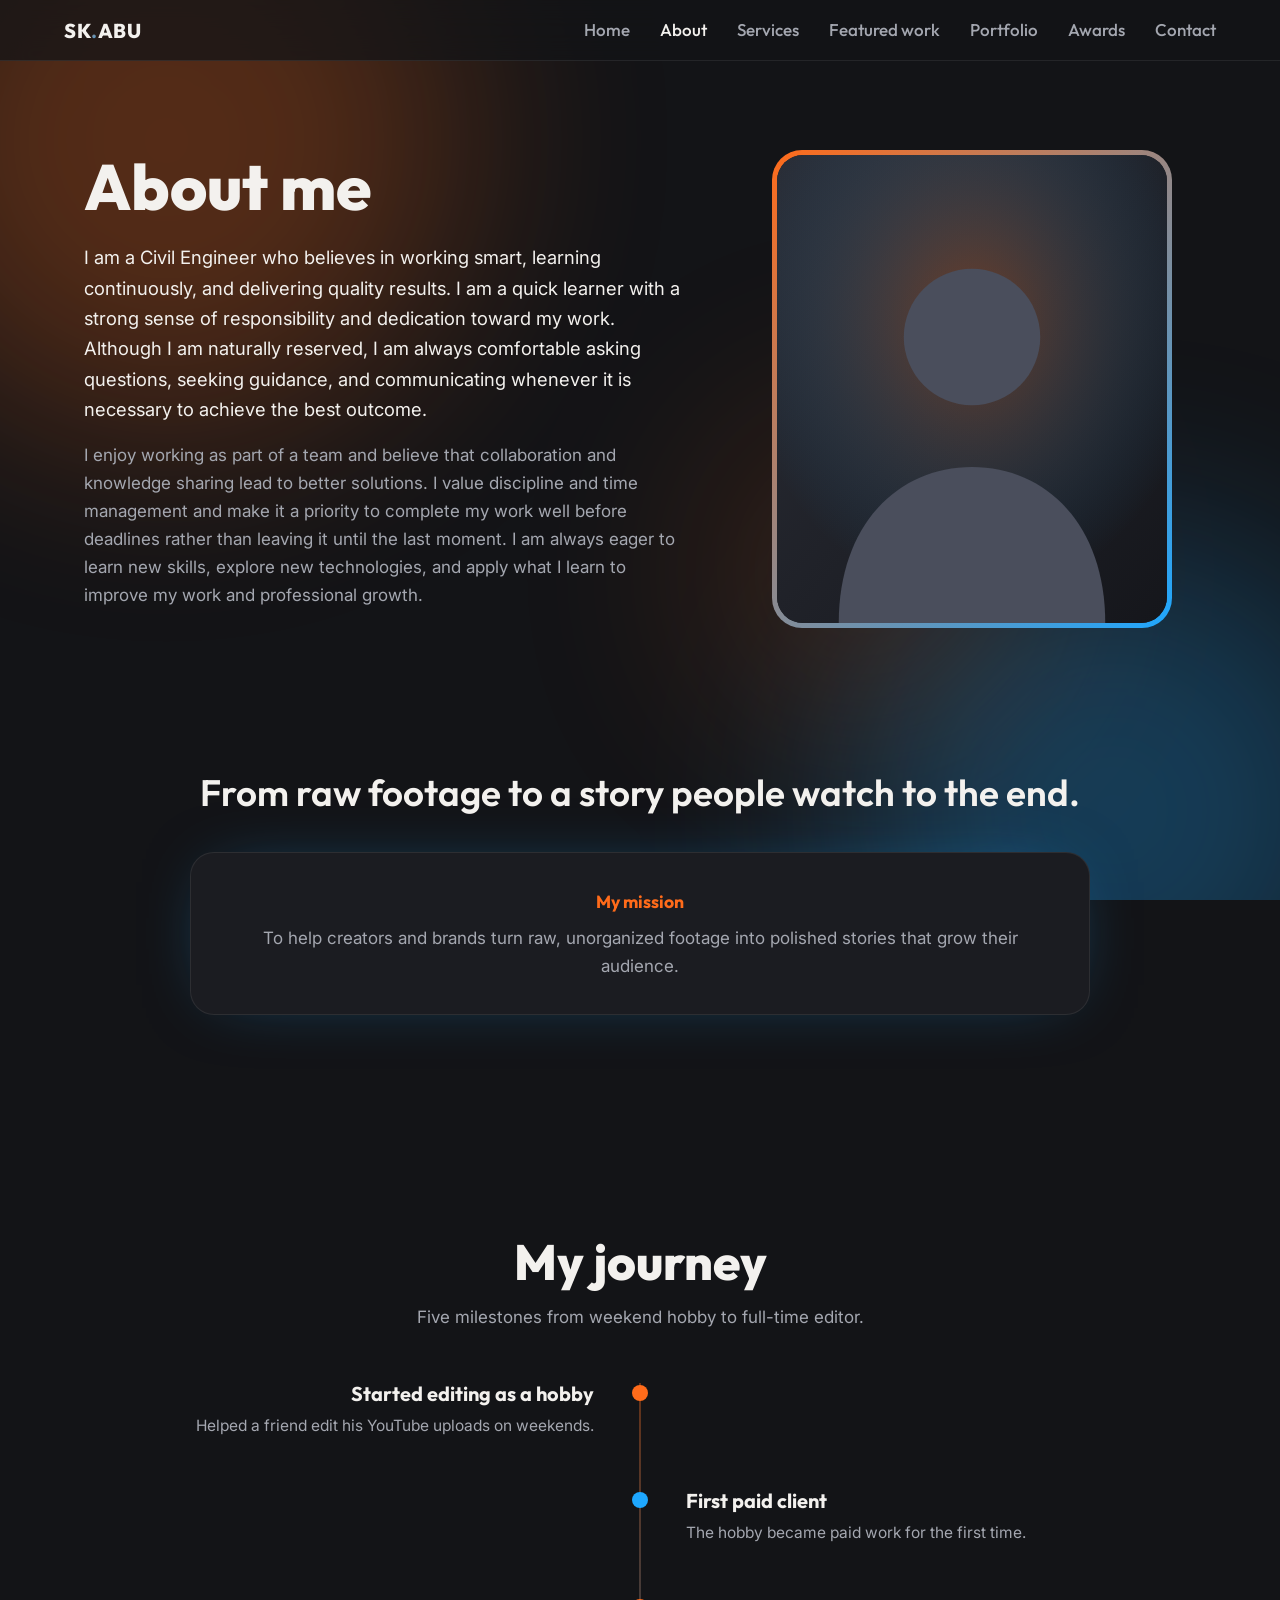
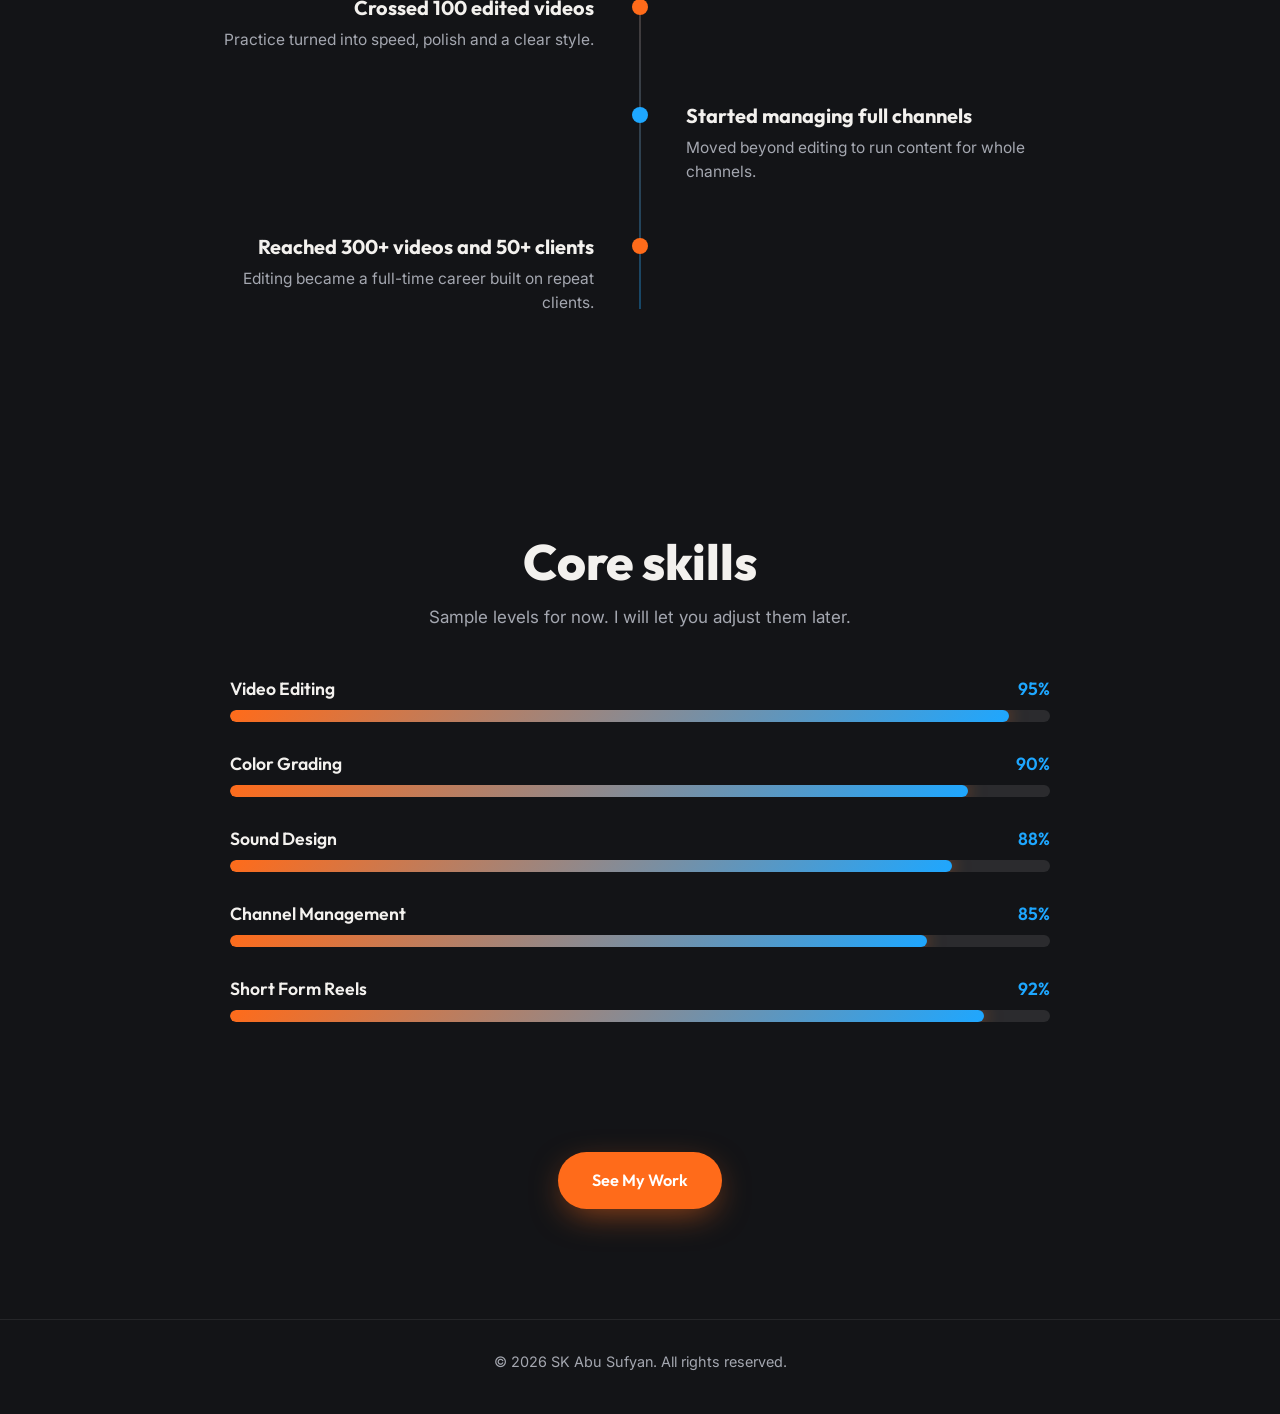
==== commit 6810477e: "Update about.html" ====
--- a/about.html
+++ b/about.html
@@ -3,9 +3,9 @@
 <html lang="en"><head><meta charset="utf-8"/><meta content="width=device-width,initial-scale=1" name="viewport"/><link href="https://fonts.googleapis.com" rel="preconnect"/><link crossorigin="" href="https://fonts.gstatic.com" rel="preconnect"/><link href="https://fonts.googleapis.com/css2?family=Inter:wght@400;500&amp;family=Outfit:wght@500;600;800&amp;display=swap" rel="stylesheet"/><link href="style.css" rel="stylesheet"/><title>About | SK Abu Sufyan</title><script src="content.js"></script></head><body><div class="glow"><i></i><i></i><i></i></div>
 <header><a class="logo" href="index.html">SK<b>.</b>ABU</a><button aria-label="Menu" class="burger">Menu</button><nav><a href="index.html">Home</a><a class="on" href="about.html">About</a><a href="services.html">Services</a><a href="index.html#work">Featured work</a><a class="PORT" href="portfolio.html">Portfolio</a><a href="awards.html">Awards</a><a href="contact.html">Contact</a></nav></header>
 <main><section class="abt"><div><h1 data-t="about.s1.1">About me</h1>
-<p data-t="about.s1.2">I started editing videos five years ago as a hobby, helping a friend edit his YouTube uploads on weekends.</p>
-<p data-t="about.s1.3">Over time I fell in love with storytelling through editing, sound design and color grading, and I turned it into a full-time career.</p>
-<p data-t="about.s1.4">What makes me different is that I do not just cut clips together. I build a narrative that keeps the viewer watching until the very end.</p></div>
+<p data-t="about.s1.2">I am a Civil Engineer who believes in working smart, learning continuously, and delivering quality results. I am a quick learner with a strong sense of responsibility and dedication toward my work. Although I am naturally reserved, I am always comfortable asking questions, seeking guidance, and communicating whenever it is necessary to achieve the best outcome.</p>
+<p data-t="about.s1.3">I enjoy working as part of a team and believe that collaboration and knowledge sharing lead to better solutions. I value discipline and time management and make it a priority to complete my work well before deadlines rather than leaving it until the last moment. I am always eager to learn new skills, explore new technologies, and apply what I learn to improve my work and professional growth.</p>
+<p data-t="about.s1.4"></p></div>
 <div class="photo"><img alt="Profile photo of SK Abu Sufyan (placeholder)" data-img="profile" src="profile-placeholder.svg"/></div></section>
 <section style="padding-top:30px"><p class="quote rv" data-t="about.s2.1">From raw footage to a story people watch to the end.</p>
 <div class="mission rv"><h3 data-t="about.s2.2">My mission</h3><p data-t="about.s2.3">To help creators and brands turn raw, unorganized footage into polished stories that grow their audience.</p></div></section>
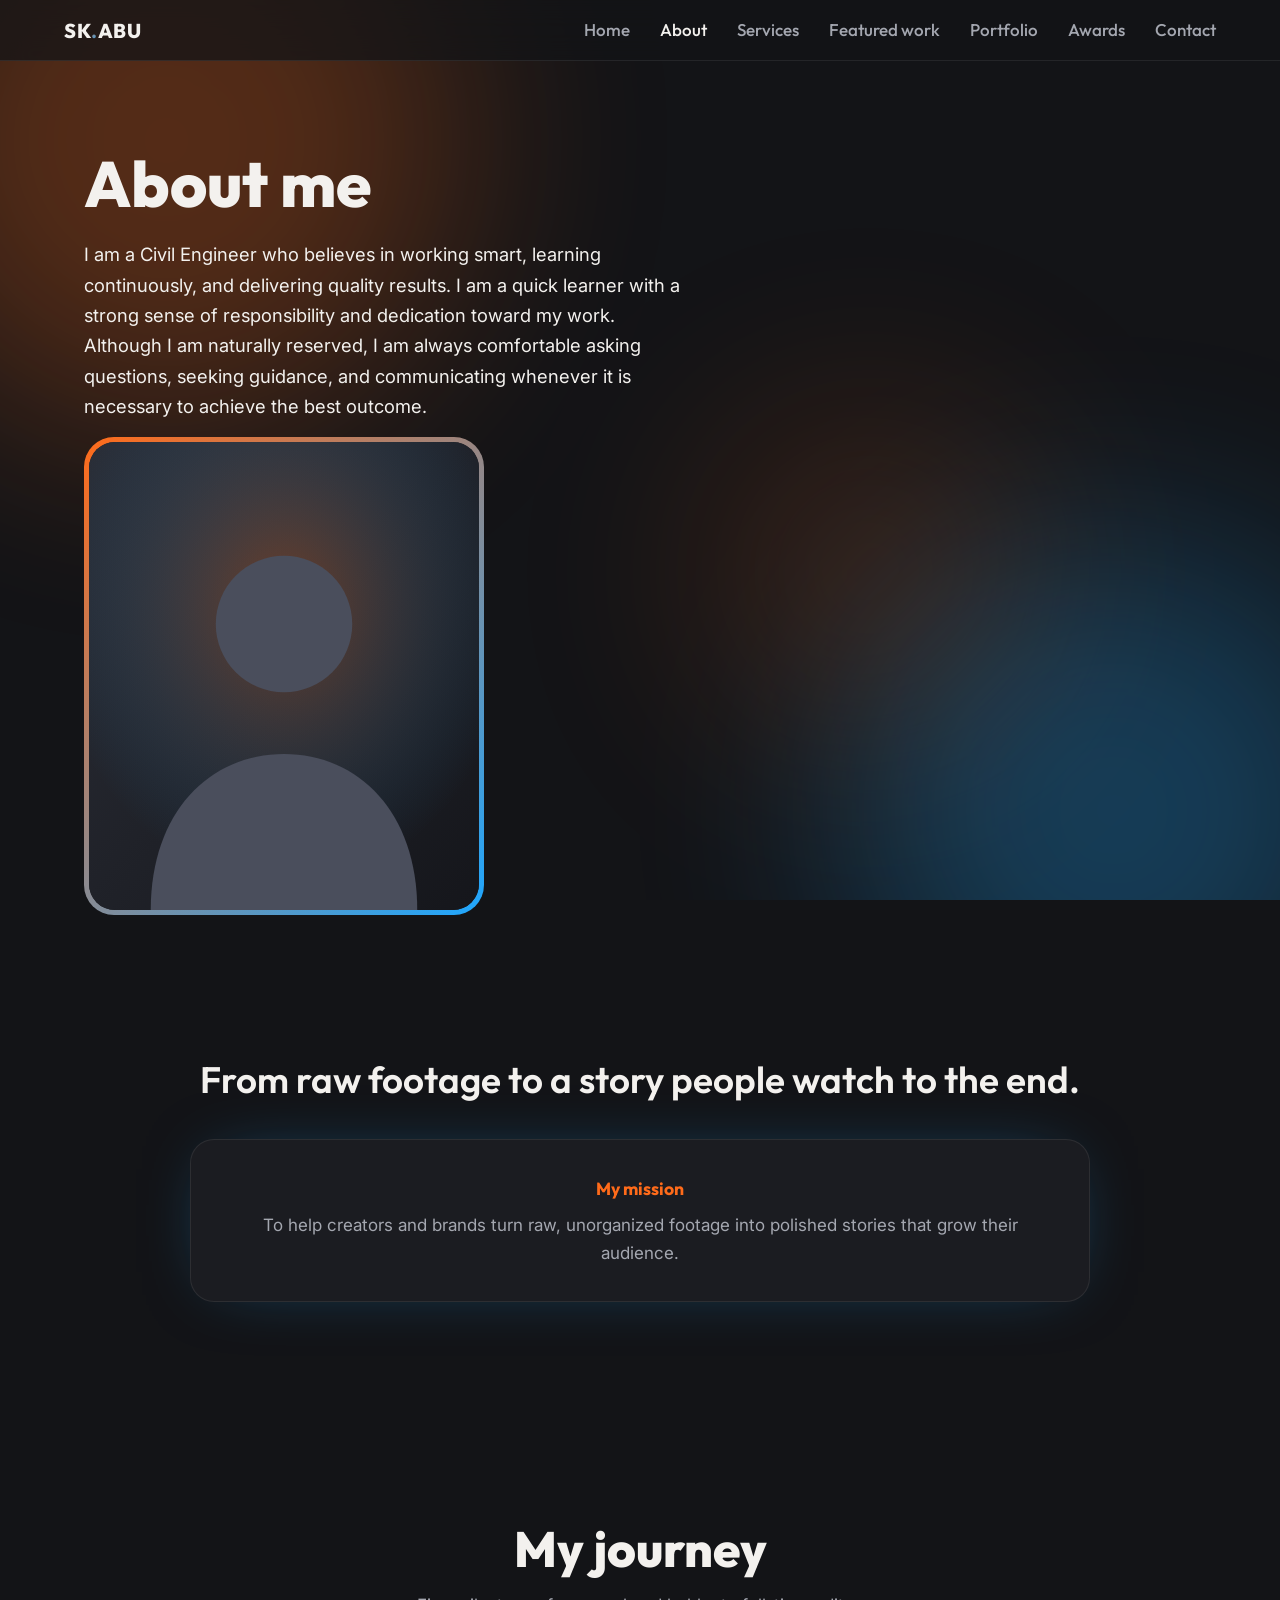
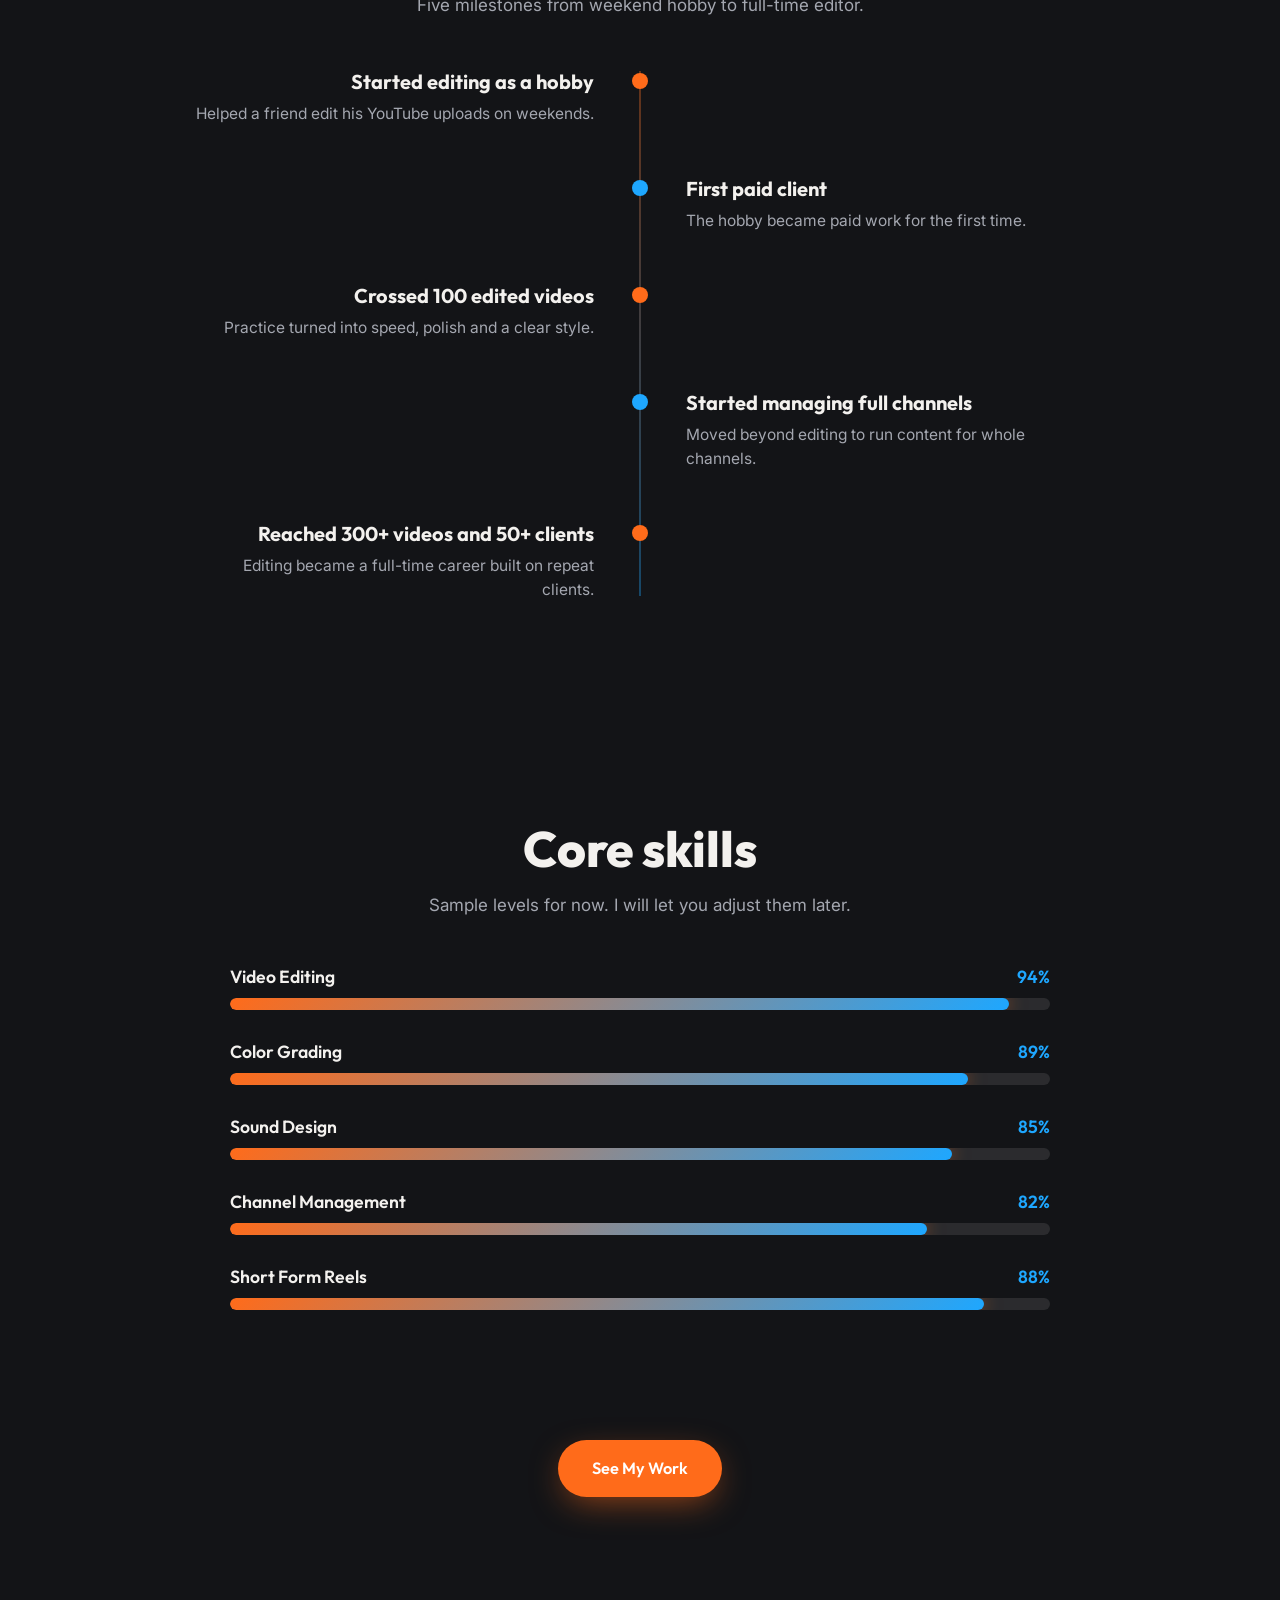
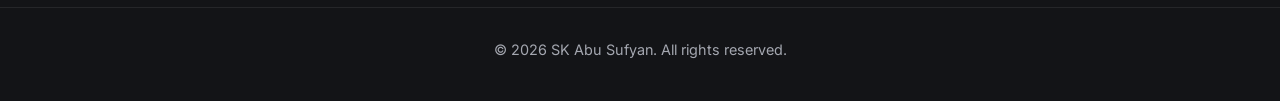
==== commit 75c2ba8c: "Update about.html" ====
--- a/about.html
+++ b/about.html
@@ -4,8 +4,8 @@
 <header><a class="logo" href="index.html">SK<b>.</b>ABU</a><button aria-label="Menu" class="burger">Menu</button><nav><a href="index.html">Home</a><a class="on" href="about.html">About</a><a href="services.html">Services</a><a href="index.html#work">Featured work</a><a class="PORT" href="portfolio.html">Portfolio</a><a href="awards.html">Awards</a><a href="contact.html">Contact</a></nav></header>
 <main><section class="abt"><div><h1 data-t="about.s1.1">About me</h1>
 <p data-t="about.s1.2">I am a Civil Engineer who believes in working smart, learning continuously, and delivering quality results. I am a quick learner with a strong sense of responsibility and dedication toward my work. Although I am naturally reserved, I am always comfortable asking questions, seeking guidance, and communicating whenever it is necessary to achieve the best outcome.</p>
-<p data-t="about.s1.3">I enjoy working as part of a team and believe that collaboration and knowledge sharing lead to better solutions. I value discipline and time management and make it a priority to complete my work well before deadlines rather than leaving it until the last moment. I am always eager to learn new skills, explore new technologies, and apply what I learn to improve my work and professional growth.</p>
-<p data-t="about.s1.4"></p></div>
+<!--<p data-t="about.s1.3">I enjoy working as part of a team and believe that collaboration and knowledge sharing lead to better solutions. I value discipline and time management and make it a priority to complete my work well before deadlines rather than leaving it until the last moment. I am always eager to learn new skills, explore new technologies, and apply what I learn to improve my work and professional growth.</p>-->
+<!--<p data-t="about.s1.4"></p></div>-->
 <div class="photo"><img alt="Profile photo of SK Abu Sufyan (placeholder)" data-img="profile" src="profile-placeholder.svg"/></div></section>
 <section style="padding-top:30px"><p class="quote rv" data-t="about.s2.1">From raw footage to a story people watch to the end.</p>
 <div class="mission rv"><h3 data-t="about.s2.2">My mission</h3><p data-t="about.s2.3">To help creators and brands turn raw, unorganized footage into polished stories that grow their audience.</p></div></section>
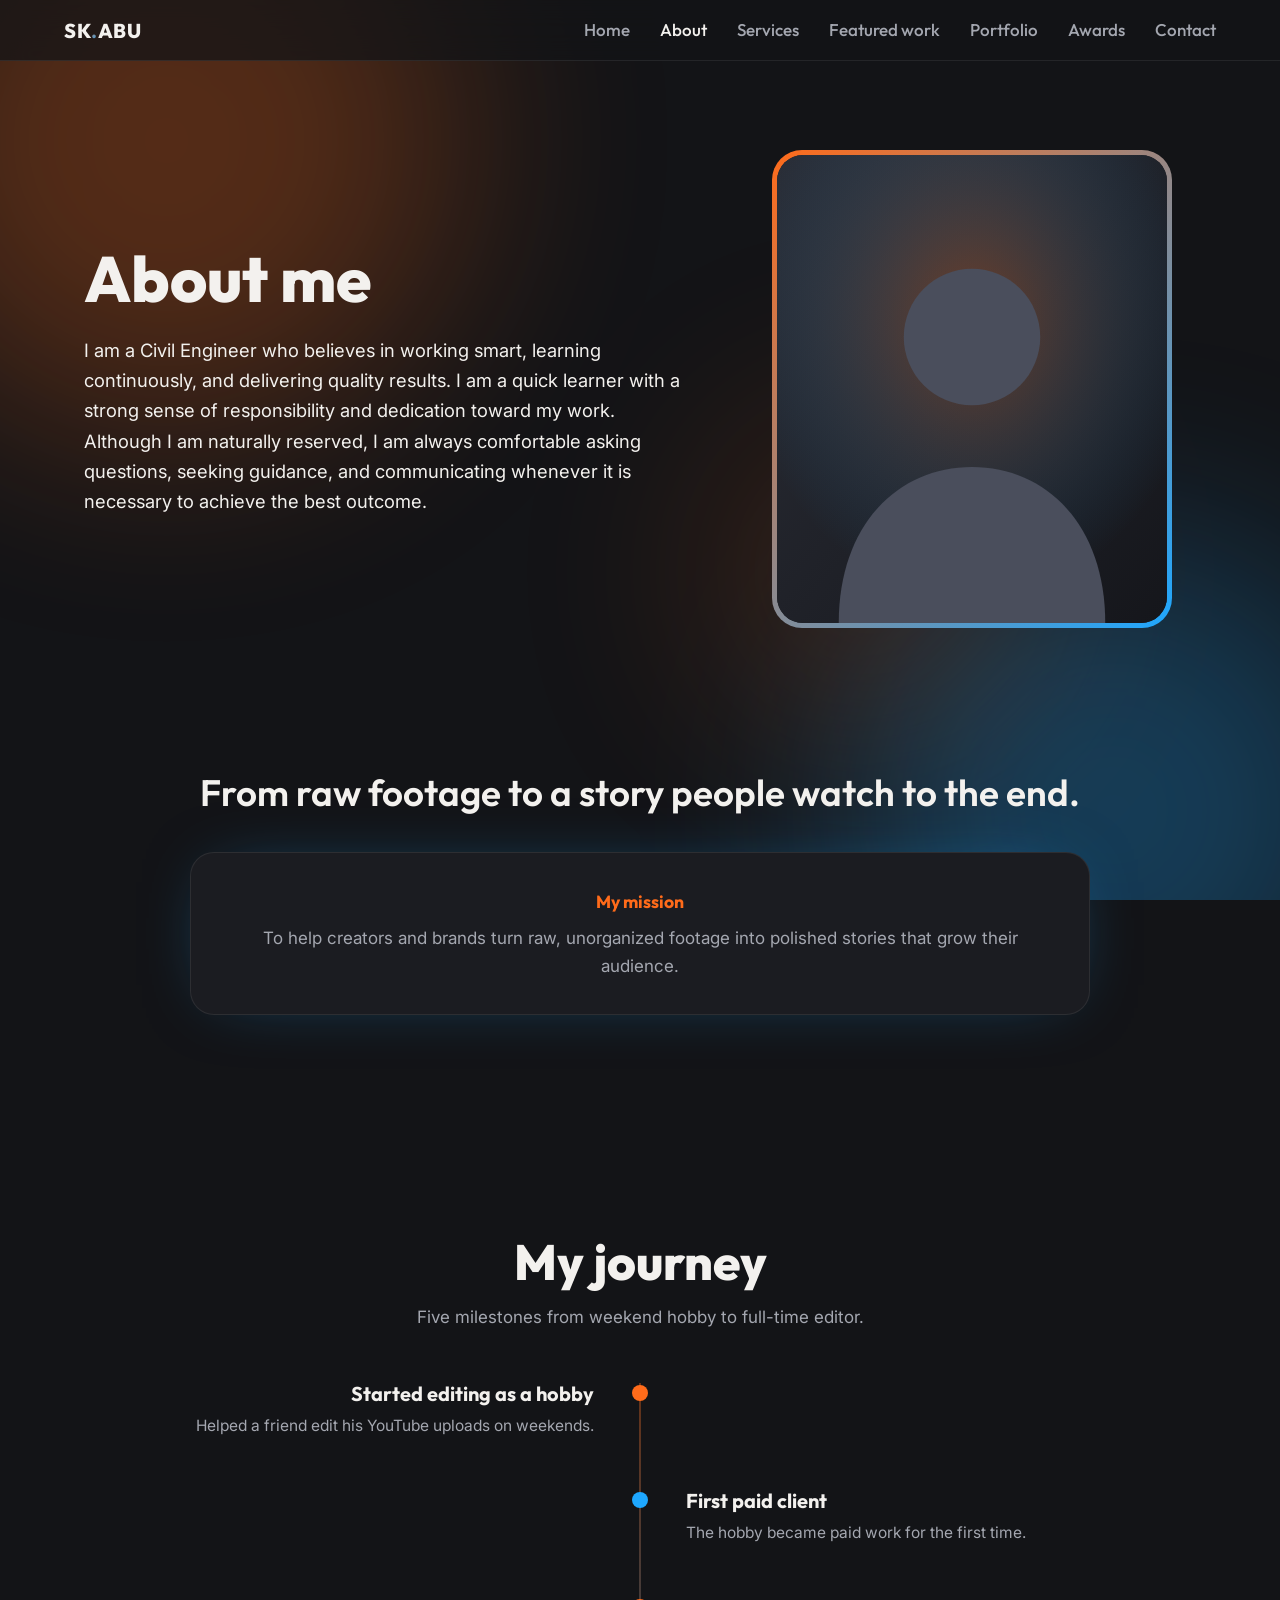
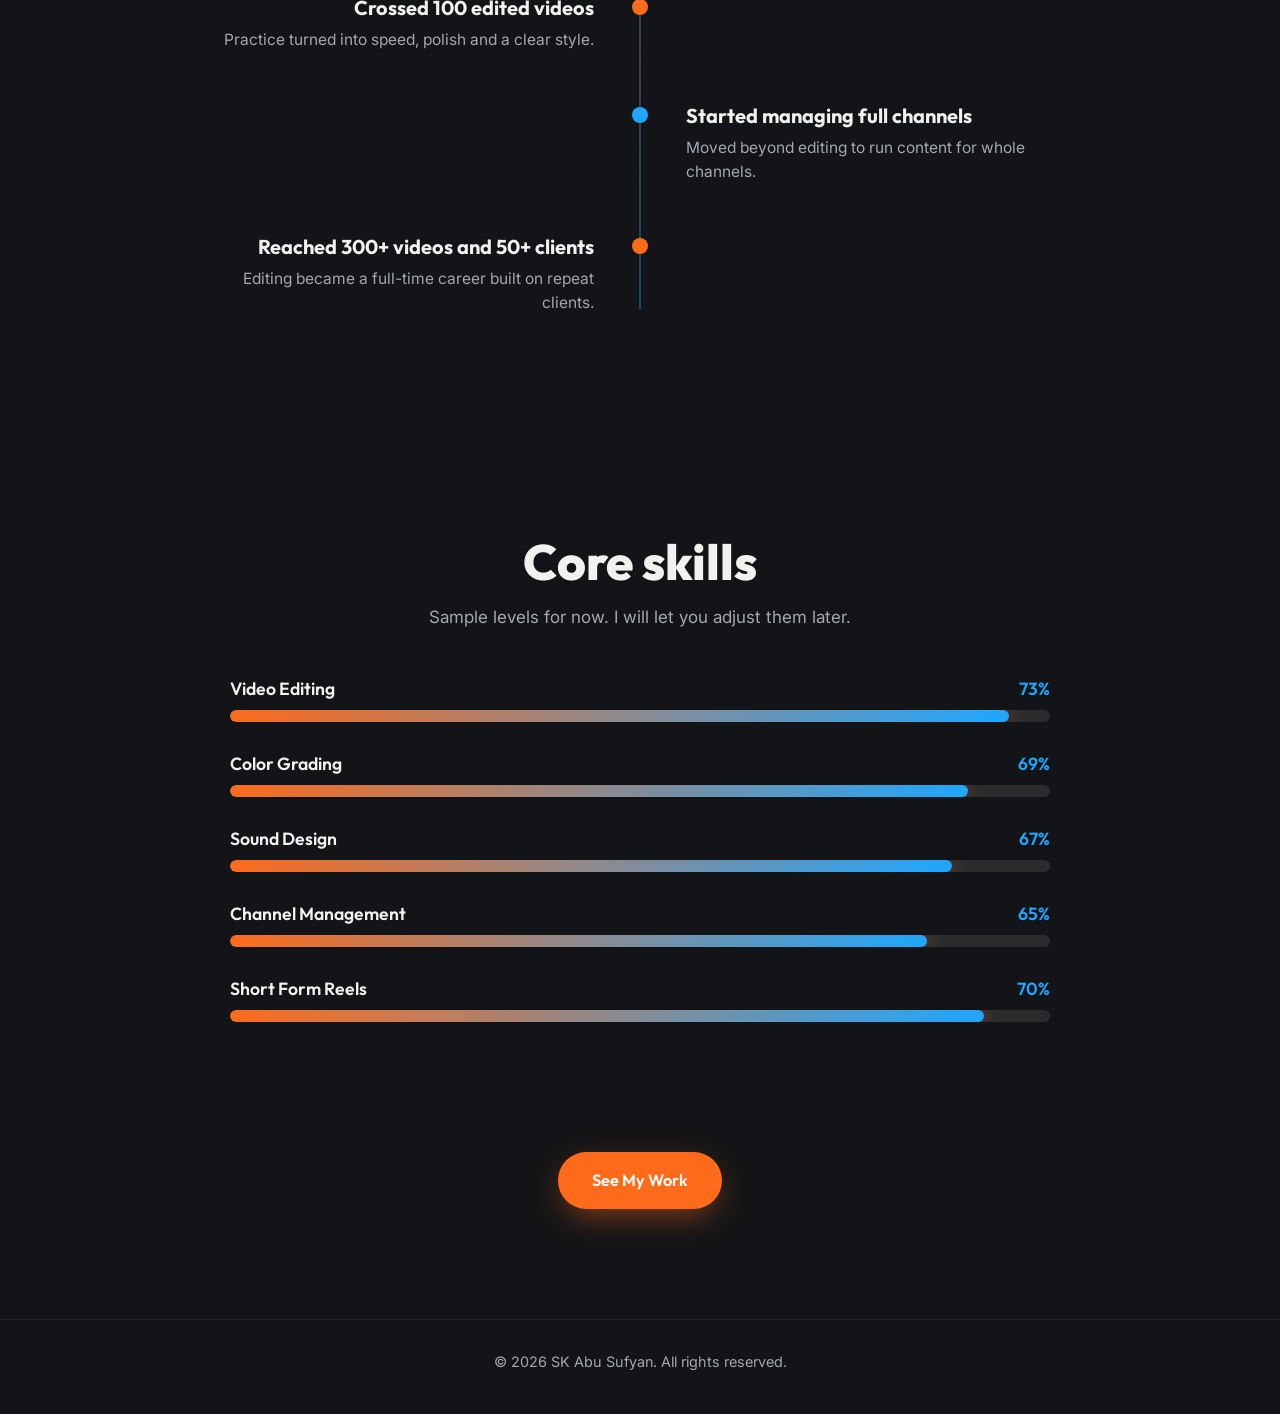
==== commit 665d34ff: "Update about.html" ====
--- a/about.html
+++ b/about.html
@@ -4,8 +4,8 @@
 <header><a class="logo" href="index.html">SK<b>.</b>ABU</a><button aria-label="Menu" class="burger">Menu</button><nav><a href="index.html">Home</a><a class="on" href="about.html">About</a><a href="services.html">Services</a><a href="index.html#work">Featured work</a><a class="PORT" href="portfolio.html">Portfolio</a><a href="awards.html">Awards</a><a href="contact.html">Contact</a></nav></header>
 <main><section class="abt"><div><h1 data-t="about.s1.1">About me</h1>
 <p data-t="about.s1.2">I am a Civil Engineer who believes in working smart, learning continuously, and delivering quality results. I am a quick learner with a strong sense of responsibility and dedication toward my work. Although I am naturally reserved, I am always comfortable asking questions, seeking guidance, and communicating whenever it is necessary to achieve the best outcome.</p>
-<!--<p data-t="about.s1.3">I enjoy working as part of a team and believe that collaboration and knowledge sharing lead to better solutions. I value discipline and time management and make it a priority to complete my work well before deadlines rather than leaving it until the last moment. I am always eager to learn new skills, explore new technologies, and apply what I learn to improve my work and professional growth.</p>-->
-<!--<p data-t="about.s1.4"></p></div>-->
+<p data-t="about.s1.3"></p>
+<p data-t="about.s1.4"></p></div>
 <div class="photo"><img alt="Profile photo of SK Abu Sufyan (placeholder)" data-img="profile" src="profile-placeholder.svg"/></div></section>
 <section style="padding-top:30px"><p class="quote rv" data-t="about.s2.1">From raw footage to a story people watch to the end.</p>
 <div class="mission rv"><h3 data-t="about.s2.2">My mission</h3><p data-t="about.s2.3">To help creators and brands turn raw, unorganized footage into polished stories that grow their audience.</p></div></section>
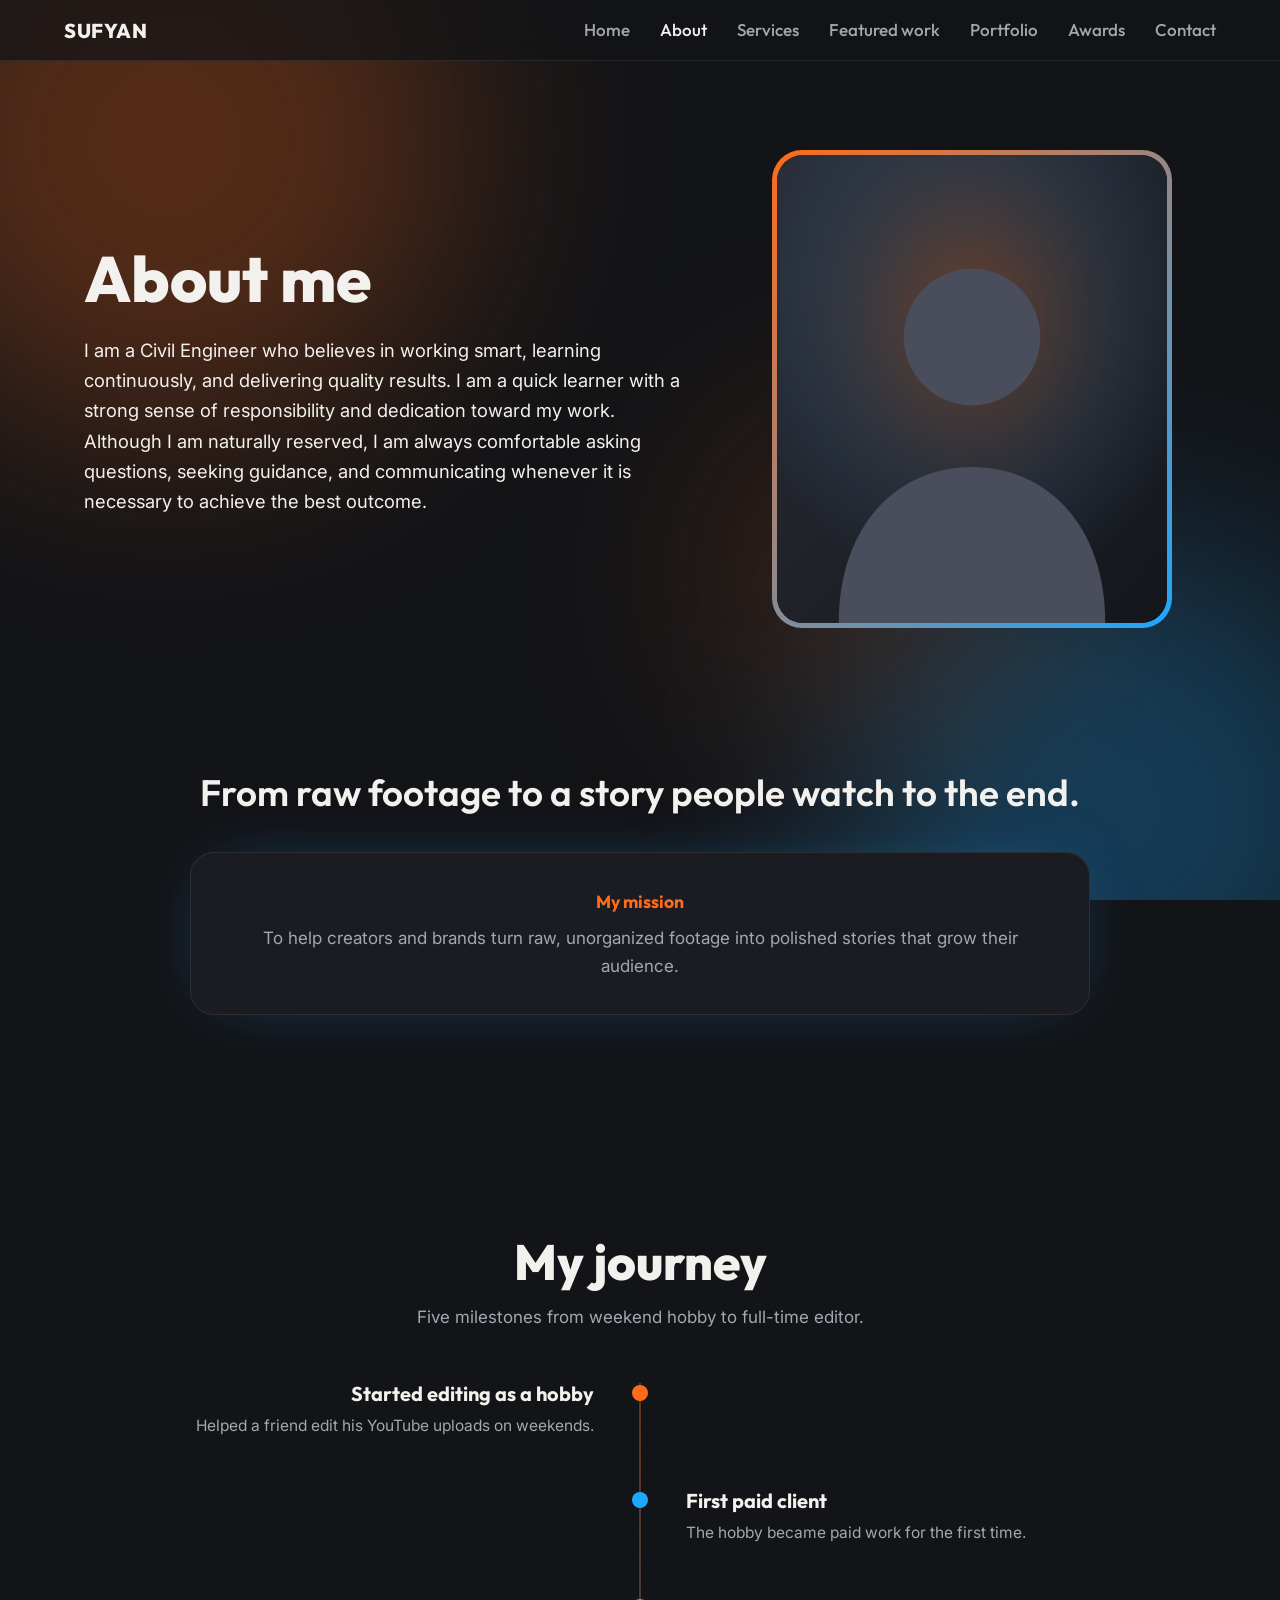
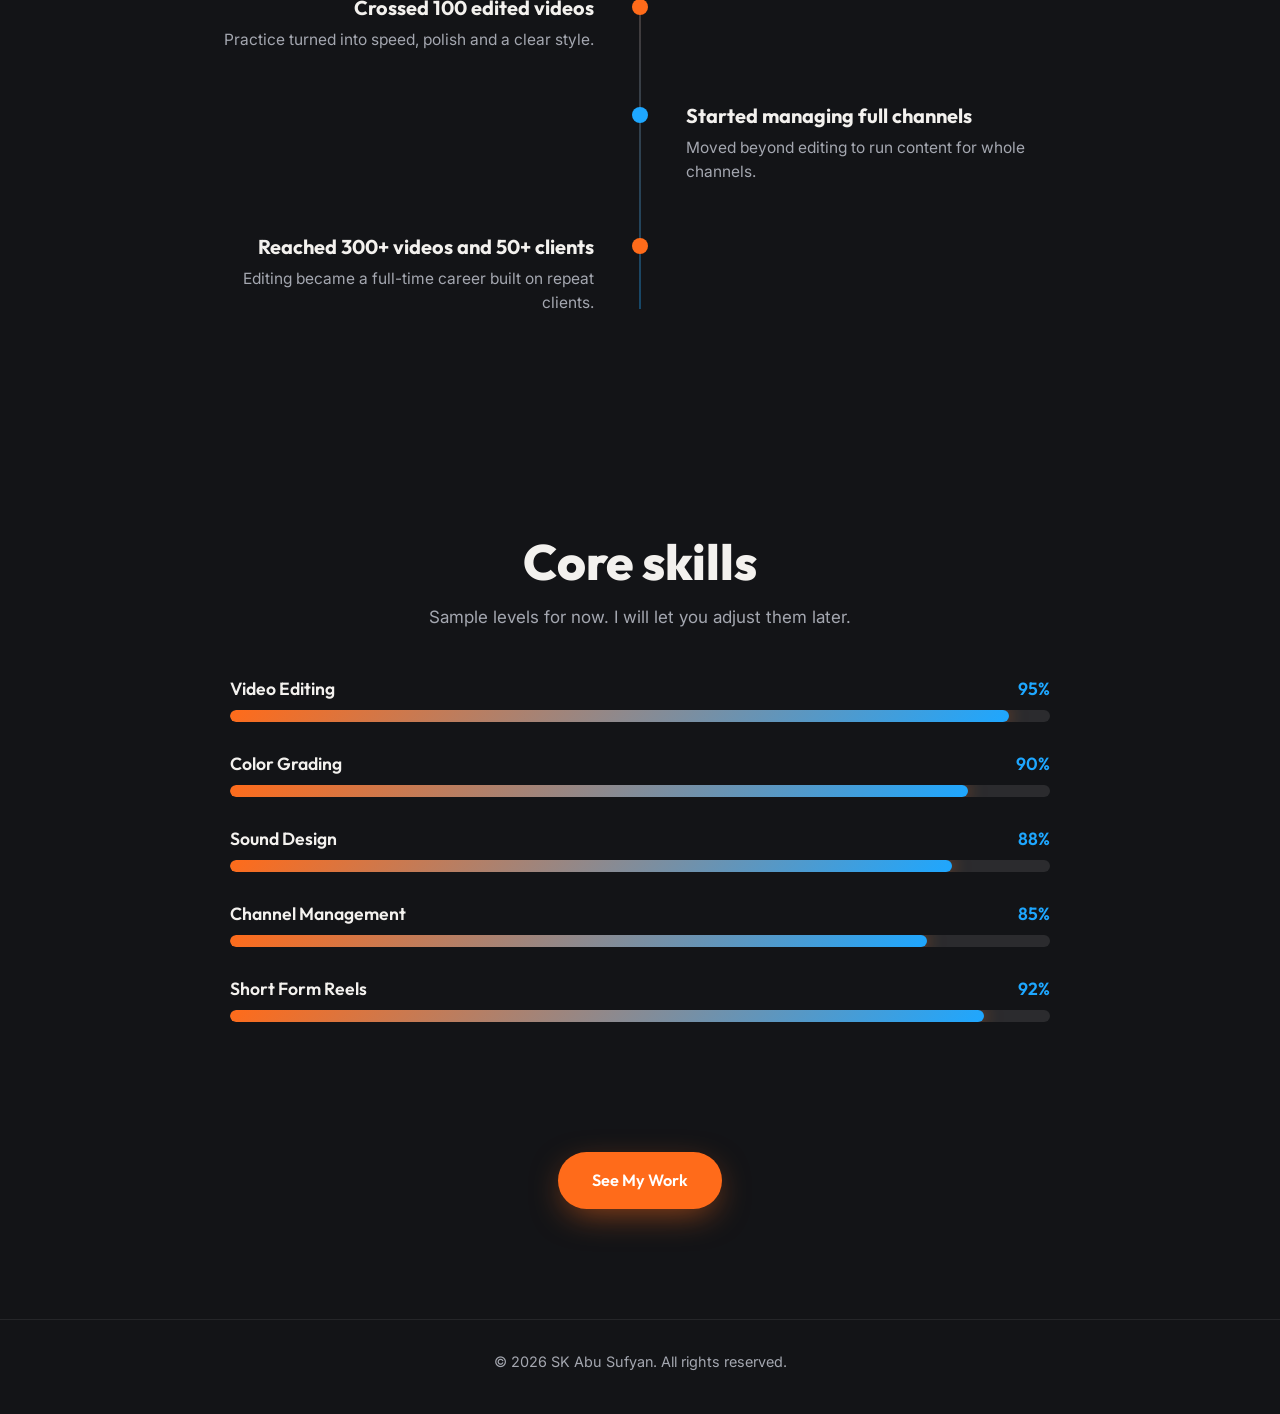
==== commit bb751980: "Update header logo text from 'SK' to 'SUFYAN'" ====
--- a/about.html
+++ b/about.html
@@ -1,7 +1,7 @@
 <!DOCTYPE html>
 <html lang="en"><!DOCTYPE html>
 <html lang="en"><head><meta charset="utf-8"/><meta content="width=device-width,initial-scale=1" name="viewport"/><link href="https://fonts.googleapis.com" rel="preconnect"/><link crossorigin="" href="https://fonts.gstatic.com" rel="preconnect"/><link href="https://fonts.googleapis.com/css2?family=Inter:wght@400;500&amp;family=Outfit:wght@500;600;800&amp;display=swap" rel="stylesheet"/><link href="style.css" rel="stylesheet"/><title>About | SK Abu Sufyan</title><script src="content.js"></script></head><body><div class="glow"><i></i><i></i><i></i></div>
-<header><a class="logo" href="index.html">SK<b>.</b>ABU</a><button aria-label="Menu" class="burger">Menu</button><nav><a href="index.html">Home</a><a class="on" href="about.html">About</a><a href="services.html">Services</a><a href="index.html#work">Featured work</a><a class="PORT" href="portfolio.html">Portfolio</a><a href="awards.html">Awards</a><a href="contact.html">Contact</a></nav></header>
+<header><a class="logo" href="index.html">SUFYAN</a><button aria-label="Menu" class="burger">Menu</button><nav><a href="index.html">Home</a><a class="on" href="about.html">About</a><a href="services.html">Services</a><a href="index.html#work">Featured work</a><a class="PORT" href="portfolio.html">Portfolio</a><a href="awards.html">Awards</a><a href="contact.html">Contact</a></nav></header>
 <main><section class="abt"><div><h1 data-t="about.s1.1">About me</h1>
 <p data-t="about.s1.2">I am a Civil Engineer who believes in working smart, learning continuously, and delivering quality results. I am a quick learner with a strong sense of responsibility and dedication toward my work. Although I am naturally reserved, I am always comfortable asking questions, seeking guidance, and communicating whenever it is necessary to achieve the best outcome.</p>
 <p data-t="about.s1.3"></p>
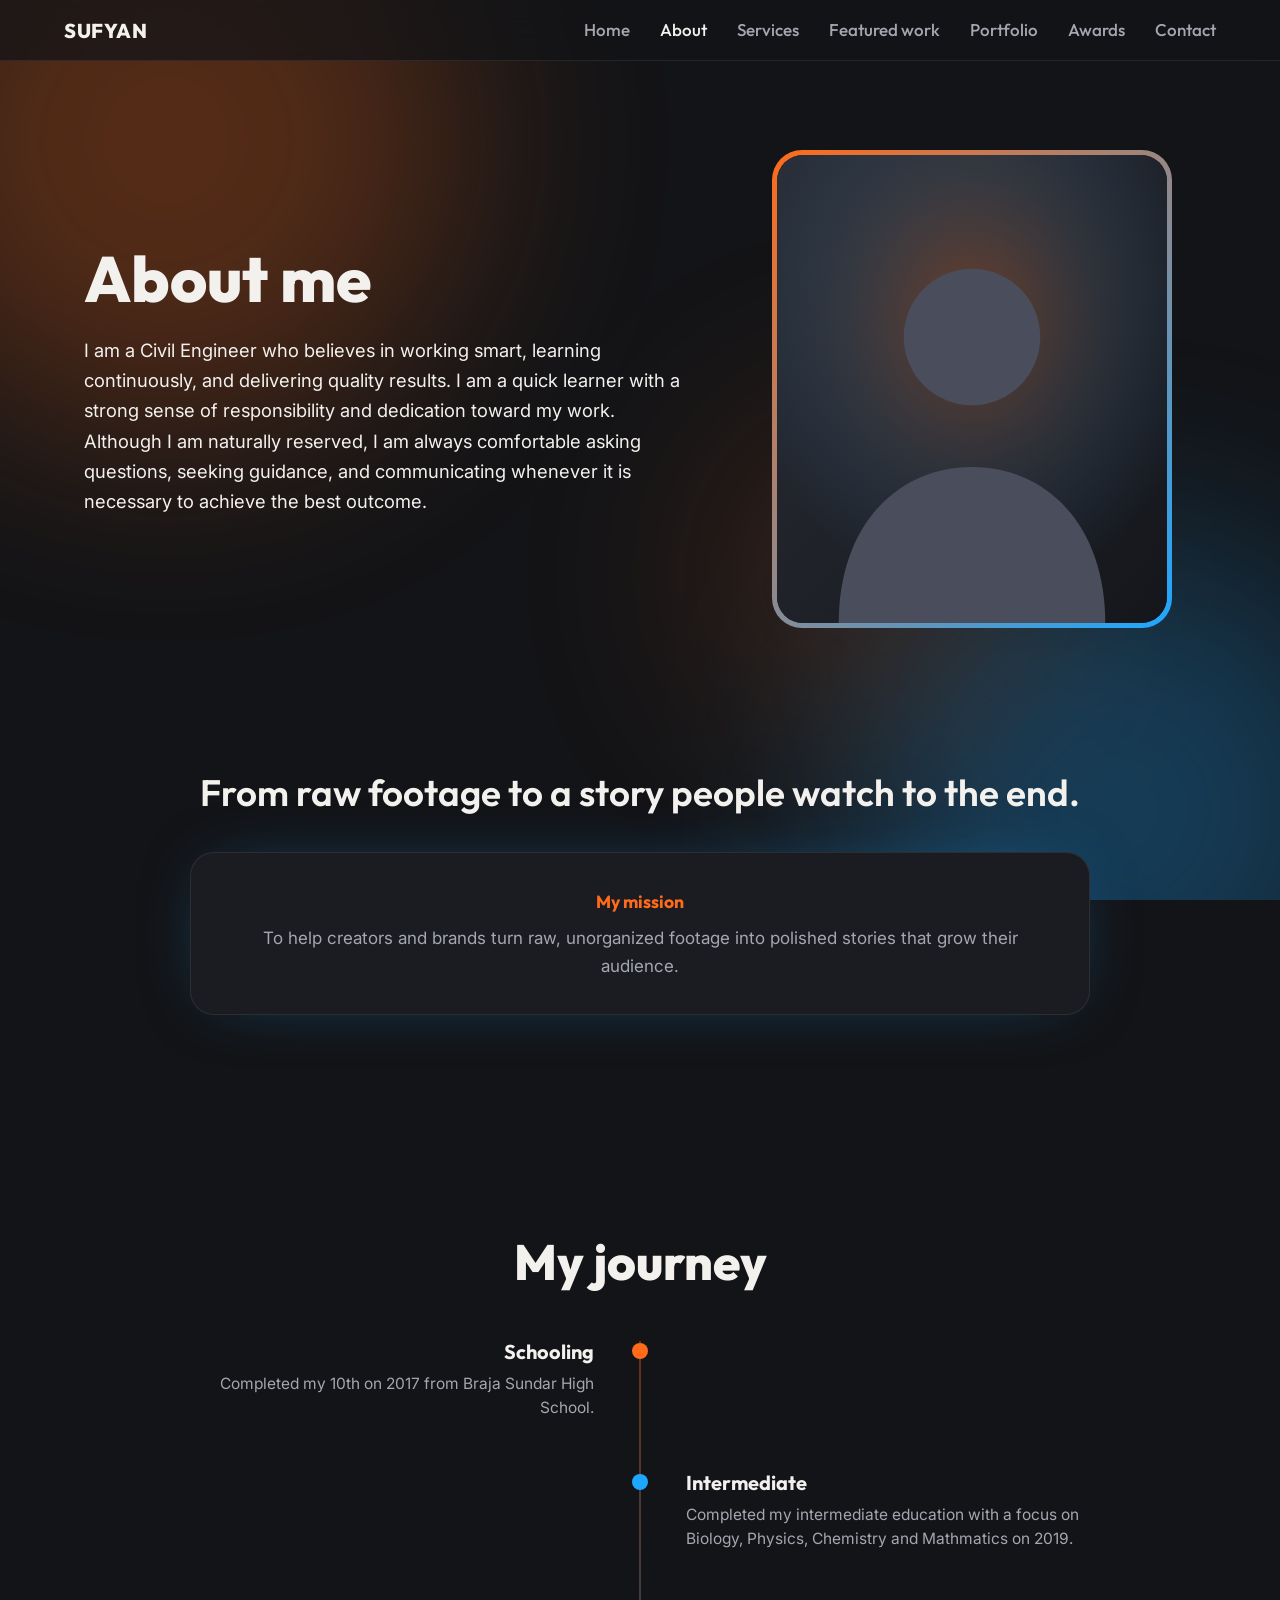
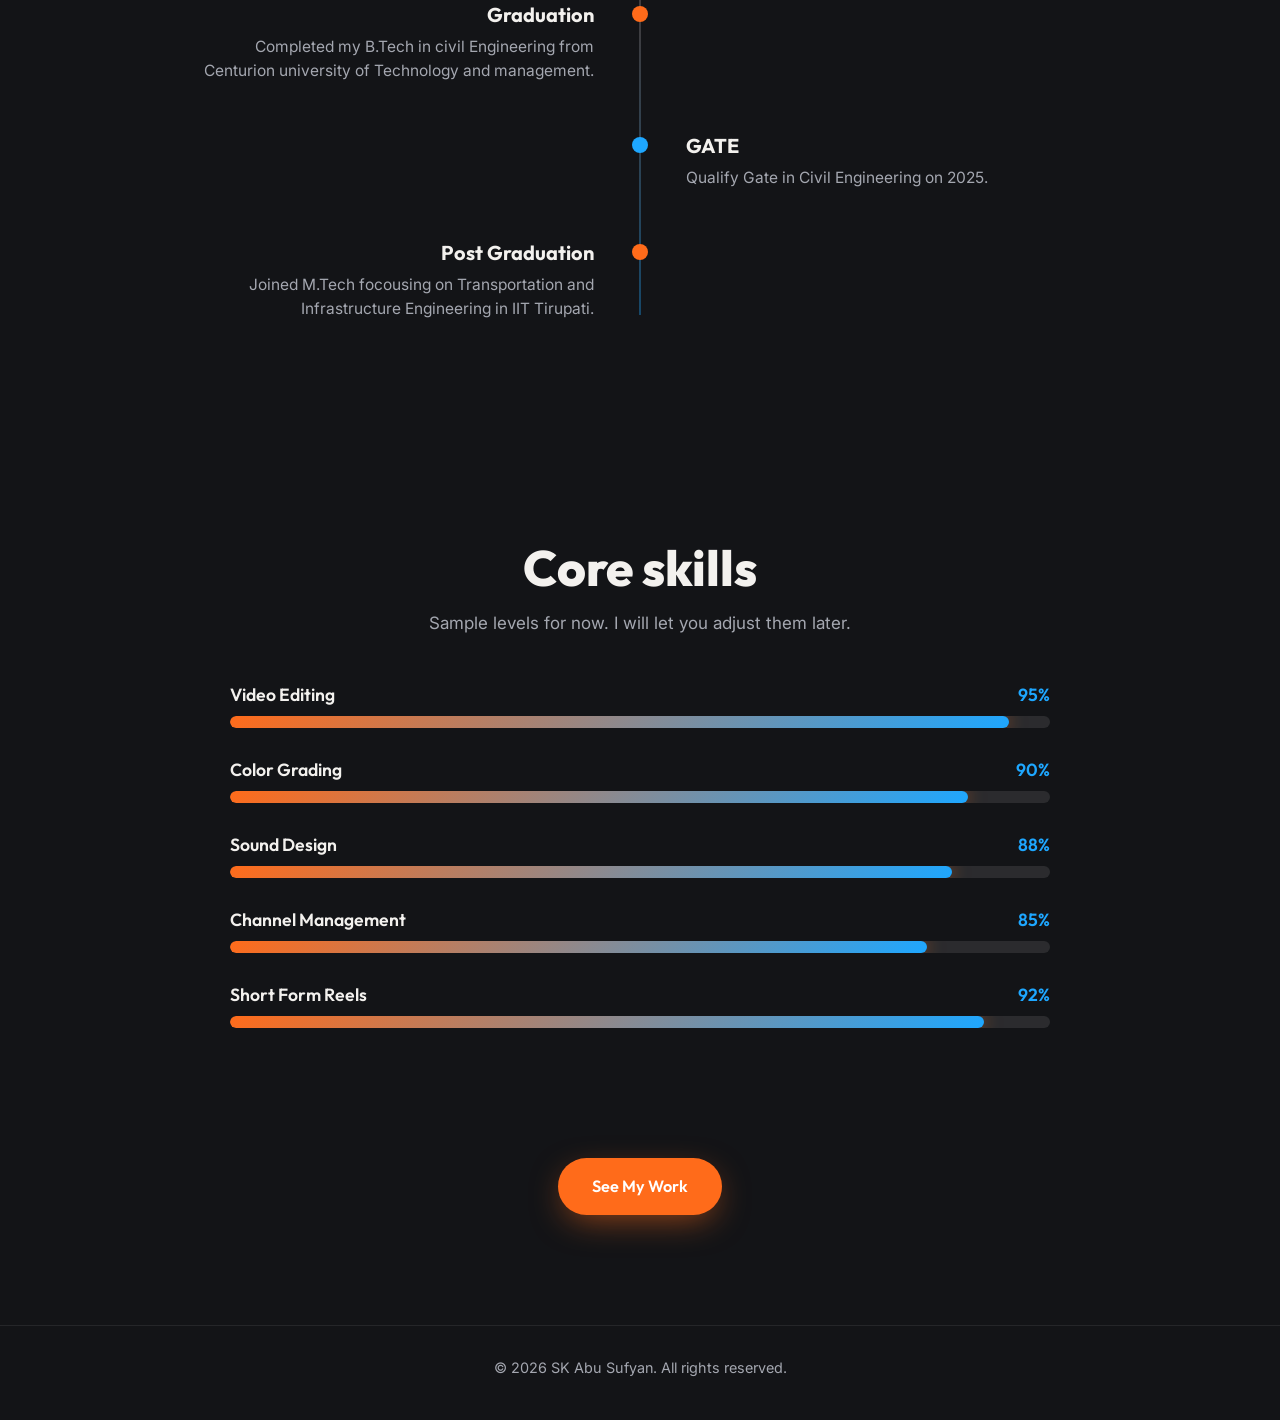
==== commit 17a215ca: "Update about.html" ====
--- a/about.html
+++ b/about.html
@@ -9,7 +9,7 @@
 <div class="photo"><img alt="Profile photo of SK Abu Sufyan (placeholder)" data-img="profile" src="profile-placeholder.svg"/></div></section>
 <section style="padding-top:30px"><p class="quote rv" data-t="about.s2.1">From raw footage to a story people watch to the end.</p>
 <div class="mission rv"><h3 data-t="about.s2.2">My mission</h3><p data-t="about.s2.3">To help creators and brands turn raw, unorganized footage into polished stories that grow their audience.</p></div></section>
-<section><h2 class="rv c" data-t="about.s3.1">My journey</h2><p class="sub rv c" data-t="about.s3.2" style="margin-inline:auto">Five milestones from weekend hobby to full-time editor.</p><div class="tl"><div class="tli rv"><h3 data-t="about.s3.3">Started editing as a hobby</h3><p data-t="about.s3.4">Helped a friend edit his YouTube uploads on weekends.</p></div><div class="tli rv"><h3 data-t="about.s3.5">First paid client</h3><p data-t="about.s3.6">The hobby became paid work for the first time.</p></div><div class="tli rv"><h3 data-t="about.s3.7">Crossed 100 edited videos</h3><p data-t="about.s3.8">Practice turned into speed, polish and a clear style.</p></div><div class="tli rv"><h3 data-t="about.s3.9">Started managing full channels</h3><p data-t="about.s3.10">Moved beyond editing to run content for whole channels.</p></div><div class="tli rv"><h3 data-t="about.s3.11">Reached 300+ videos and 50+ clients</h3><p data-t="about.s3.12">Editing became a full-time career built on repeat clients.</p></div></div></section>
+<section><h2 class="rv c" data-t="about.s3.1">My journey</h2><p class="sub rv c" data-t="about.s3.2" style="margin-inline:auto"></p><div class="tl"><div class="tli rv"><h3 data-t="about.s3.3">Schooling</h3><p data-t="about.s3.4">Completed my 10th on 2017 from Braja Sundar High School.</p></div><div class="tli rv"><h3 data-t="about.s3.5">Intermediate</h3><p data-t="about.s3.6">Completed my intermediate education with a focus on Biology, Physics, Chemistry and Mathmatics on 2019.</p></div><div class="tli rv"><h3 data-t="about.s3.7">Graduation</h3><p data-t="about.s3.8">Completed my B.Tech in civil Engineering from Centurion university of Technology and management.</p></div><div class="tli rv"><h3 data-t="about.s3.9">GATE</h3><p data-t="about.s3.10">Qualify Gate in Civil Engineering on 2025.</p></div><div class="tli rv"><h3 data-t="about.s3.11">Post Graduation</h3><p data-t="about.s3.12">Joined M.Tech focousing on Transportation and Infrastructure Engineering in IIT Tirupati.</p></div></div></section>
 <section><h2 class="rv c" data-t="about.s4.1">Core skills</h2><p class="sub rv c" data-t="about.s4.2" style="margin-inline:auto">Sample levels for now. I will let you adjust them later.</p><div class="skills"><div class="skill rv"><div class="sk-top"><em data-t="about.s4.3">Video Editing</em><span data-n="about.s4.n4" data-suf="%" data-to="95">0%</span></div><div class="bar" style="--w:95%"><i></i></div></div><div class="skill rv"><div class="sk-top"><em data-t="about.s4.5">Color Grading</em><span data-n="about.s4.n6" data-suf="%" data-to="90">0%</span></div><div class="bar" style="--w:90%"><i></i></div></div><div class="skill rv"><div class="sk-top"><em data-t="about.s4.7">Sound Design</em><span data-n="about.s4.n8" data-suf="%" data-to="88">0%</span></div><div class="bar" style="--w:88%"><i></i></div></div><div class="skill rv"><div class="sk-top"><em data-t="about.s4.9">Channel Management</em><span data-n="about.s4.n10" data-suf="%" data-to="85">0%</span></div><div class="bar" style="--w:85%"><i></i></div></div><div class="skill rv"><div class="sk-top"><em data-t="about.s4.11">Short Form Reels</em><span data-n="about.s4.n12" data-suf="%" data-to="92">0%</span></div><div class="bar" style="--w:92%"><i></i></div></div></div></section>
 <section class="c" style="padding-top:20px"><div class="rv"><a class="btn" data-t="about.s5.1" href="portfolio.html">See My Work</a></div></section></main>
 <footer data-t="site.footer">© 2026 SK Abu Sufyan. All rights reserved.</footer>
--- a/style.css
+++ b/style.css
@@ -10,6 +10,9 @@
 .glow i:nth-child(3){width:26vw;height:26vw;background:var(--or);top:45%;left:55%;animation-duration:38s,13s;opacity:.16}
 @keyframes drift{to{transform:translate(9vw,7vw) scale(1.15)}}
 @keyframes pulse{50%{opacity:.14}}
+.about-text {
+    text-align: justify;
+}
 header{position:fixed;top:0;left:0;right:0;z-index:20;display:flex;justify-content:space-between;align-items:center;padding:16px 5vw;background:rgba(var(--bgrgb),.72);backdrop-filter:blur(14px);border-bottom:1px solid var(--line)}
 .logo{font:800 1.25rem 'Outfit';letter-spacing:.5px}.logo b{background:var(--grad);-webkit-background-clip:text;background-clip:text;color:transparent}
 nav{display:flex;gap:30px}nav a{font-weight:500;color:var(--mute);transition:color .3s}nav a:hover,nav a.on{color:var(--ink)}
